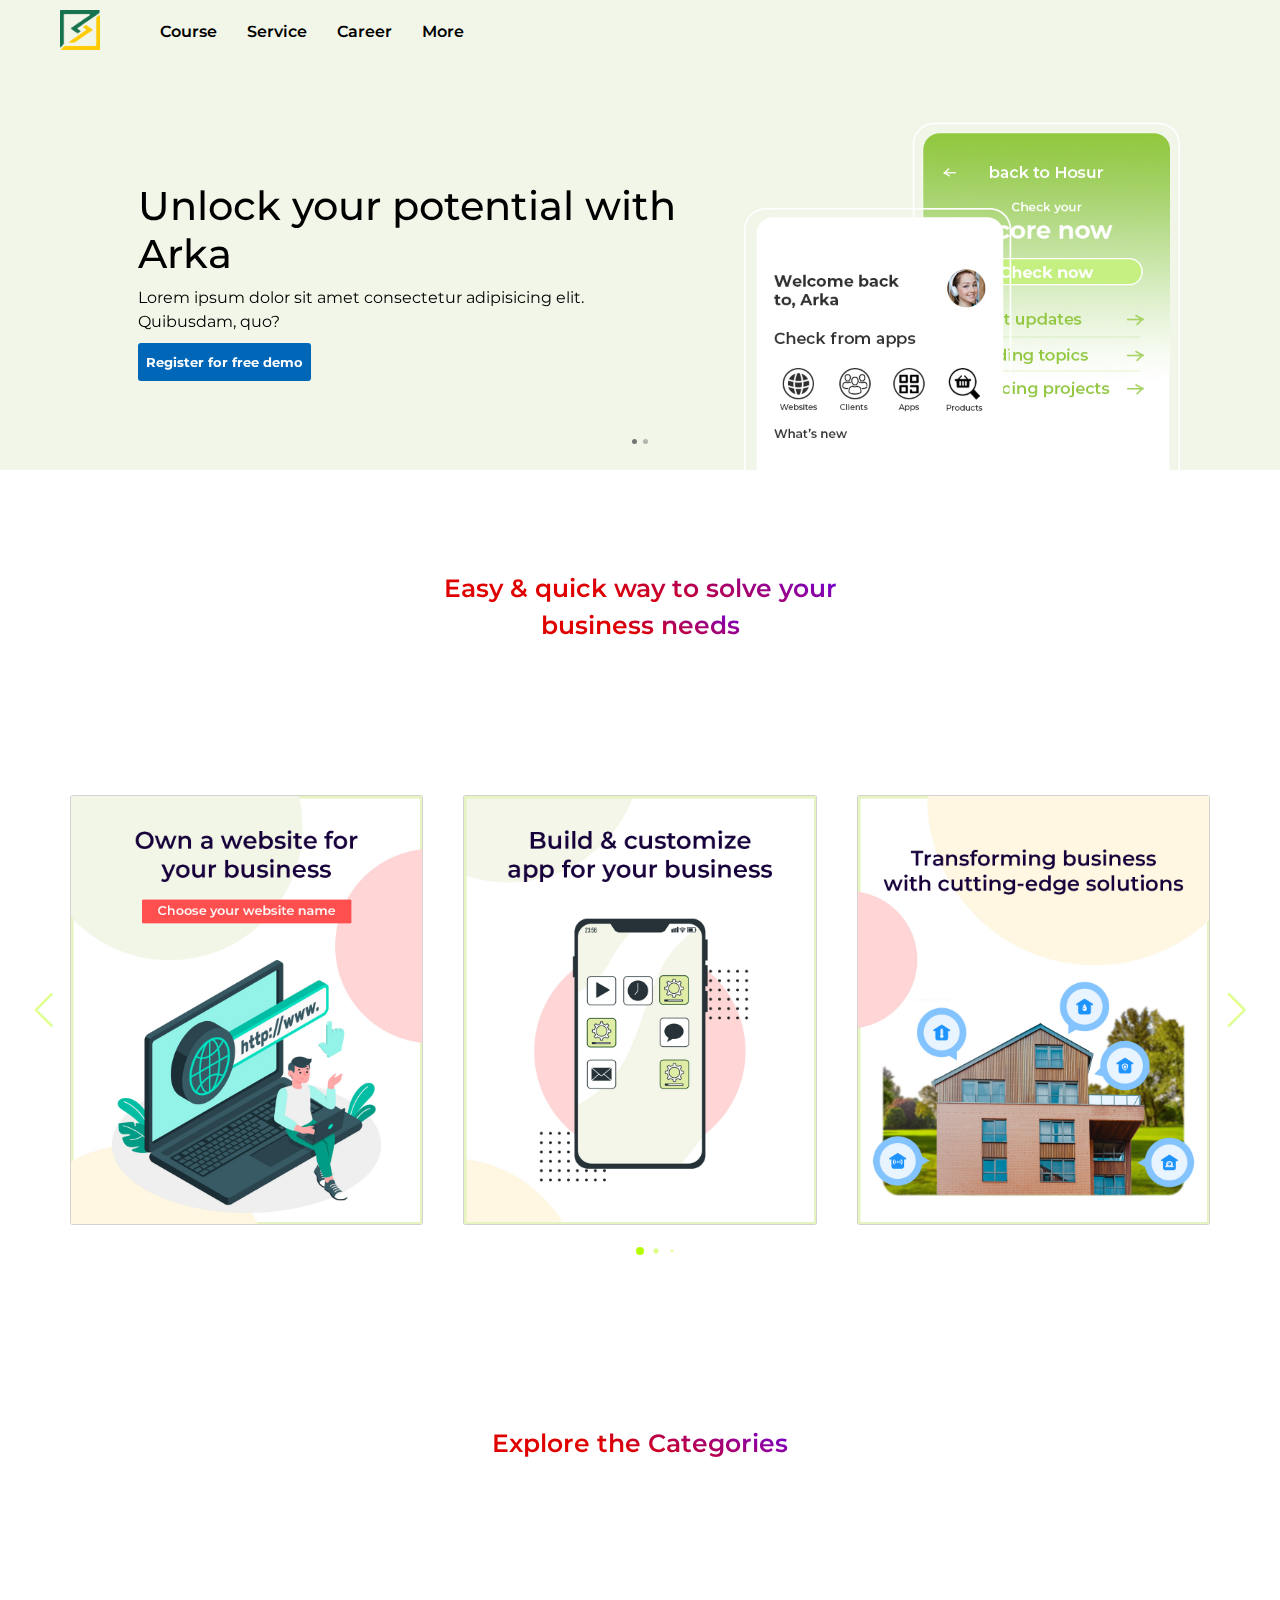
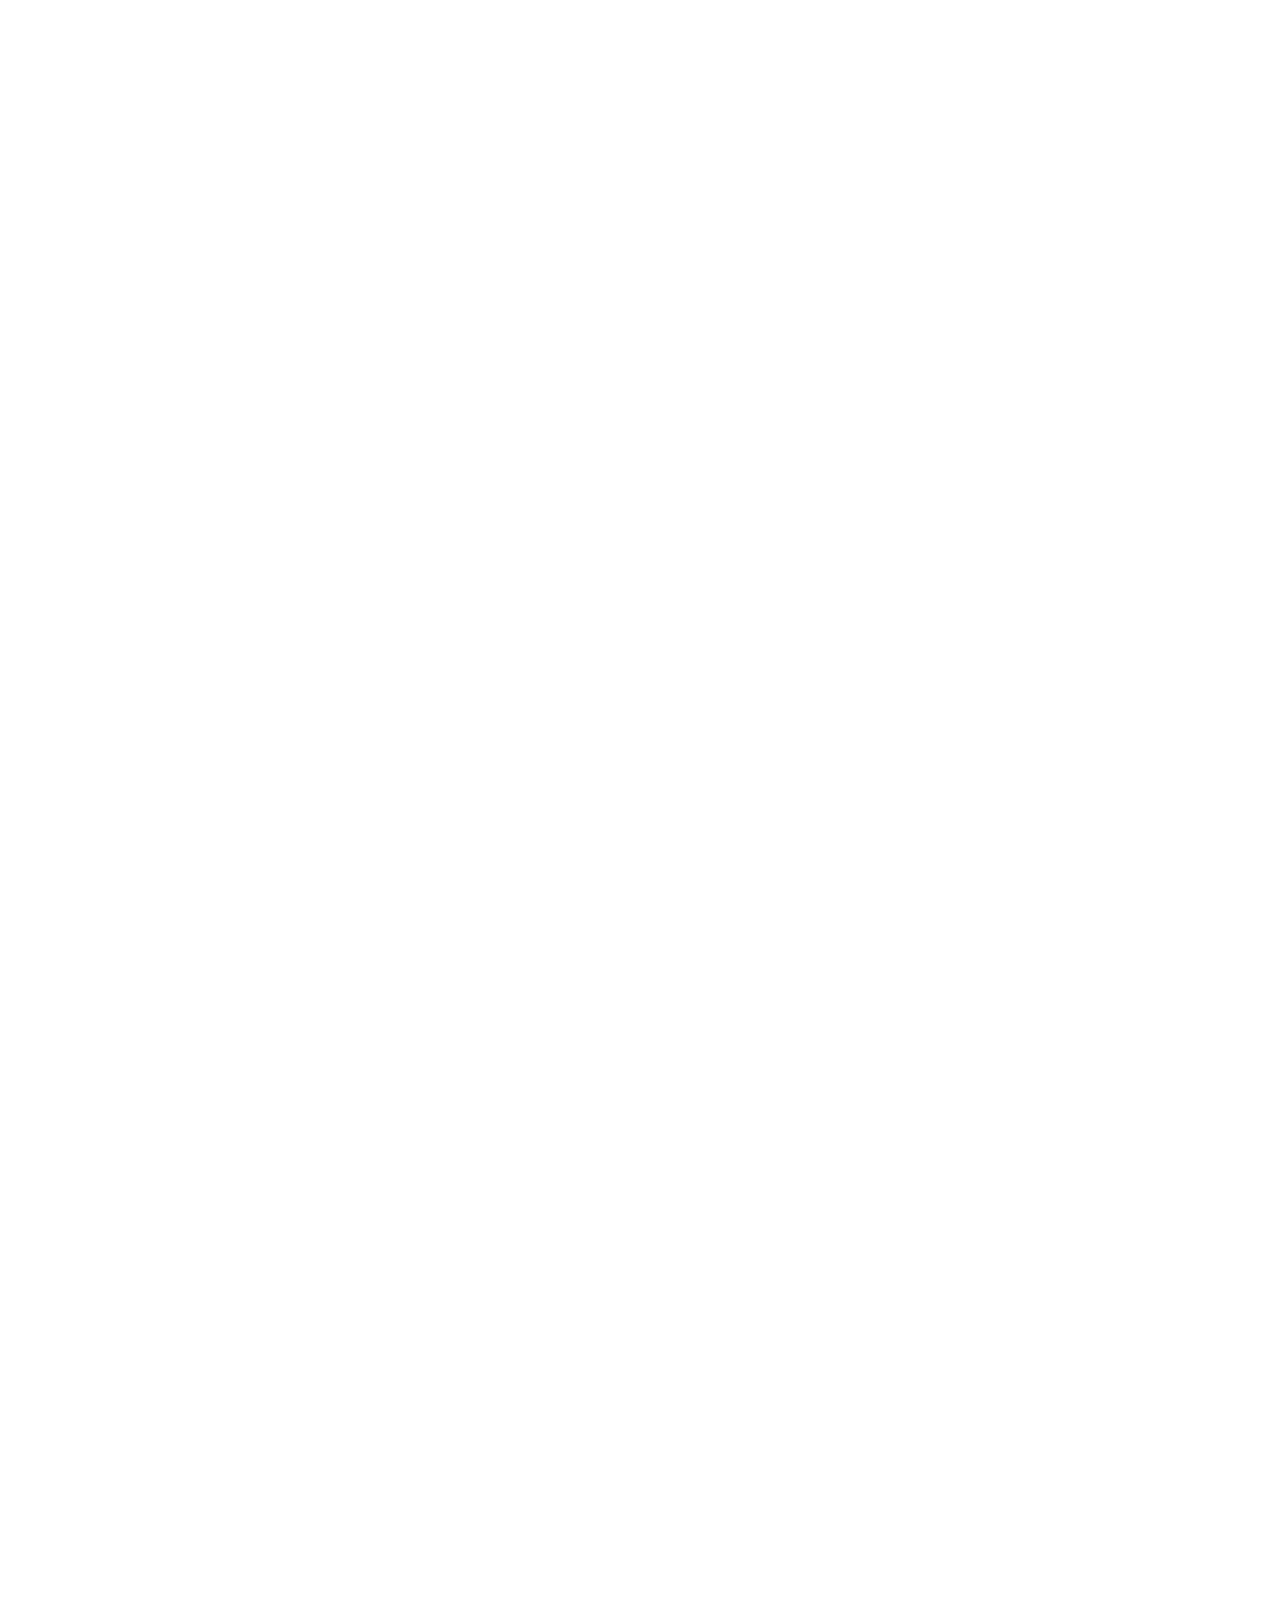
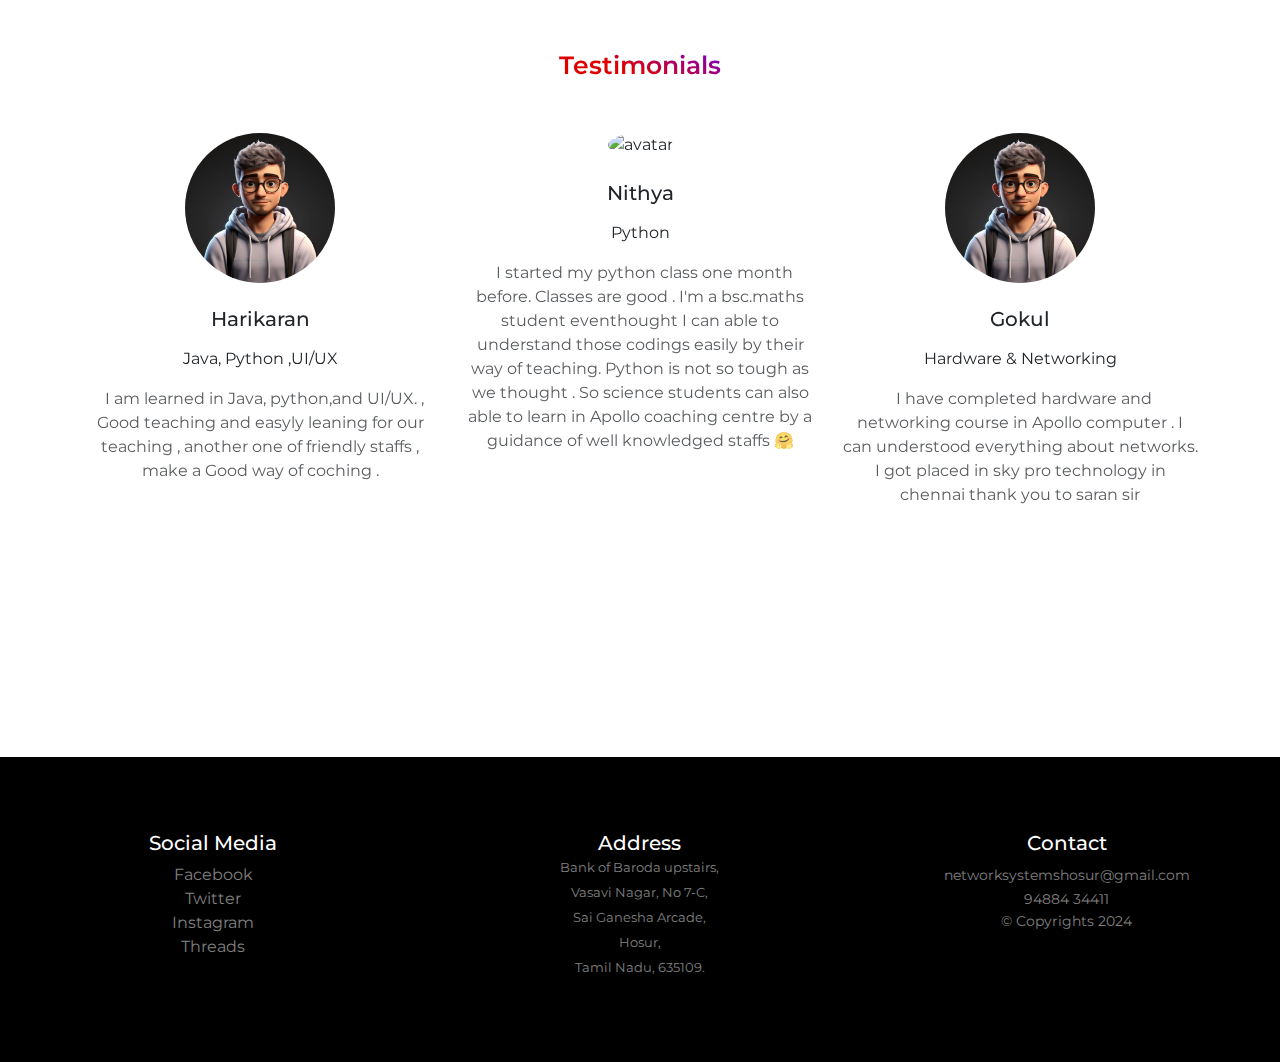
==== index.html @ 23721d9f "Update index.html" ====
<!DOCTYPE html>
<!-- Coding by CodingLab | www.codinglabweb.com -->
<html lang="en">

<head>
    <meta charset="UTF-8">
    <meta http-equiv="X-UA-Compatible" content="IE=edge">
    <meta name="viewport" content="width=device-width, initial-scale=1.0">
    <title>Arka</title>



    <link href="https://cdn.jsdelivr.net/npm/bootstrap@5.3.3/dist/css/bootstrap.min.css" rel="stylesheet">
    <script src="https://cdn.jsdelivr.net/npm/bootstrap@5.3.3/dist/js/bootstrap.bundle.min.js"></script>

    <!-- Google Font  -->
    <link rel="preconnect" href="https://fonts.googleapis.com">
    <link rel="preconnect" href="https://fonts.gstatic.com" crossorigin>
    <link href="https://fonts.googleapis.com/css2?family=Montserrat:ital,wght@0,100..900;1,100..900&display=swap"
        rel="stylesheet">


    <!--  Font Awesome  -->
    <script src="https://kit.fontawesome.com/8b7cdef8f0.js" crossorigin="anonymous"></script>

    <!-- _____ Slick Slider _____ -->
    <link rel="stylesheet" href="https://cdn.jsdelivr.net/jquery.slick/1.6.0/slick.css">

    <!-- Swiper CSS -->
    <link rel="stylesheet" href="css/swiper-bundle.min.css">

    <!-- CSS -->
    <link rel="stylesheet" href="css/style.css">

    <link rel="icon" href="img/Arka Logo.png">

    <!-- _____ AOS _____ -->
    <link href="https://unpkg.com/aos@2.3.1/dist/aos.css" rel="stylesheet">

</head>

<body>
    <!-- Navbar -->
    <div class="nav container-fluid d-flex ">
        <button class="btn d-md-none mx-3" style="margin-top: -5px ;" type="button" data-bs-toggle="offcanvas"
            data-bs-target="#demo">
            <i class="fa-solid fa-bars" style="color: #000000;"></i>
        </button>
        <div class="logo">
            <a class="navbar_logo" href="javascript:void(0)"><img src="img/Arka Logo.png" alt=""></a>
        </div>

        <div class="d-flex content me-auto">
            <div class="nav_link">
                <a href="">Course</a>
            </div>

            <div class="nav_link">
                <a href="">Service</a>
            </div>

            <div class="nav_link">
                <a href="">Career</a>
            </div>

            <div class="nav_link dropdown">
                <a class="nav_link dropbtn">More <i class="fa-solid fa-angle-down"></i></a>
                <div class="dropdown-content">
                    <a href="#">Link 1</a>
                    <a href="#">Link 2</a>
                    <a href="#">Link 3</a>
                </div>

            </div>
        </div>

        <div class="d-flex mx-3">
            <a href="tel:+9488434411" style="margin-right: 30px;"><i class="fa-solid fa-phone" style="color: rgb(0, 0, 0);"></i></a>

            <a href="https://www.google.com/maps/place/Arka+Networkz+System/@12.7360388,77.8222739,17z/data=!3m1!4b1!4m6!3m5!1s0x3bae7185e99a9cb5:0x3520348054405036!8m2!3d12.7360336!4d77.8248488!16s%2Fg%2F11t1ds8dv0?authuser=0&entry=ttu" target="_blank"> <i class="fa-solid fa-location-dot" style="color: rgb(0, 0, 0);"></i></a>
        </div>

    </div>

    <!-- Offcanva -->
    <div>
        <div class="offcanvas offcanvas-start offcanvas-lg" id="demo">
            <div class="offcanvas-header">
                <h1 class="offcanvas-title mx-auto"><img src="img/Arka Logo.png" alt=""></h1>
                <button type="button" class="btn-close" data-bs-dismiss="offcanvas"></button>
            </div>
            <div class="offcanvas-body">
                <p>Course</p>
                <p>Service</p>
                <p>Career</p>
                <div class="nav_link dropdown">
                    <a class="nav_link dropbtn">More <i class="fa-solid fa-angle-down"></i></a>
                    <div class="dropdown-content">
                        <a href="#">Link 1</a>
                        <a href="#">Link 2</a>
                        <a href="#">Link 3</a>
                    </div>

                </div>
            </div>
        </div>
    </div>

    <div id="carouselExampleCaptions1" class="carousel slide" data-bs-ride="carousel" data-bs-interval="5000">
        <div class="carousel-indicators">
            <button type="button" data-bs-target="#carouselExampleCaptions1" data-bs-slide-to="0" class="active"
                aria-current="true" aria-label="Slide 1"></button>
            <button type="button" data-bs-target="#carouselExampleCaptions1" data-bs-slide-to="1"
                aria-label="Slide 2"></button>
        </div>
        <div class="carousel-inner">
            <div class="carousel-item active">
                <img id="carousel_img_1" src="img/Arka Drops copy.jpg" width="600" class="" alt="managed">

                <div class="carousel_overlay">
                    <h1>Unlock your potential with <br>Arka</h1>
                    <p>Lorem ipsum dolor sit amet consectetur adipisicing elit.<br> Quibusdam, quo?</p>
                    <form action="/submit" method="post">
                        <a class="navbar-brand1"
                            href="file:///C:/Users/dines/OneDrive/Desktop/Registor_form/Registor_form/index.html">Register
                            for free demo</a>
                    </form>
                </div>

                <div class="carousel_overlay_2 mx-auto">
                    <h2>Unlock your potential with Arka</h2>
                    <p>Lorem ipsum dolor sit amet consectetur adipisicing elit. Quibusdam, quo?</p>
                    <form action="/submit" method="post">
                        <a class="navbar-brand1"
                            href="file:///C:/Users/dines/OneDrive/Desktop/Registor_form/Registor_form/index.html">Register
                            for free demo</a>
                    </form>
                </div>
            </div>
            <div class="carousel-item">
                <img id="carousel_img_2" src="img\Arka Drops copy 2.jpg" class="" alt="av">

                <div class="sec_carousel_overlay">
                    <h1>Unlock your potential with <br>Arka</h1>
                    <p>Lorem ipsum dolor sit amet consectetur adipisicing elit.<br> Quibusdam, quo?</p>
                    <form action="/submit" method="post">
                        <a class="navbar-brand1"
                            href="file:///C:/Users/dines/OneDrive/Desktop/Registor_form/Registor_form/index.html">Register
                            for free demo</a>
                    </form>
                </div>

                <div class="carousel_overlay_2 mx-auto">
                    <h2>Unlock your potential with Arka</h2>
                    <p>Lorem ipsum dolor sit amet consectetur adipisicing elit. Quibusdam, quo?</p>
                    <form action="/submit" method="post">
                        <a class="navbar-brand1" href="">Register
                            for free demo</a>
                    </form>
                </div>
            </div>
        </div>

    </div>


    <div id="card_content_slider" class="mt-5">
        <div class="text-center" style="margin: 100px 0px 50px;">
            <span class="grd">Easy & quick way to solve your</span><br>
            <span class="grd">business needs</span>
        </div>

        <!-- Larg screen Slider  -->
        <div class="body">
            <div class="slide-container swiper">
                <div class="slide-content">
                    <div class="card-wrapper swiper-wrapper">
                        <a href="#slide_card_1" class="card swiper-slide">
                            <img src="img/Card1.jpg" alt="">
                        </a>

                        <a href="#slide_card_2" class="card swiper-slide">

                            <img src="img/Card2.jpg" alt="">

                        </a>

                        <a href="#slide_card_3" class="card swiper-slide">

                            <img src="img/Card3.jpg" alt="">

                        </a>

                        <a href="#slide_card_4" class="card swiper-slide">

                            <img src="img/Card4.jpg" alt="">

                        </a>
                    </div>
                </div>

                <div class="swiper-button-next swiper-navBtn"></div>
                <div class="swiper-button-prev swiper-navBtn"></div>
                <div class="swiper-pagination"></div>
            </div>
        </div>

        <!-- Mobile screen slider  -->
        <div class="slider">
            <div class="mx-3">
                <div class="card border-0 rounded-0">
                    <a href="#slide_card_1">
                        <img src="img/Card1.jpg" alt="">
                    </a>
                </div>
            </div>

            <div class="mx-3">
                <div class="card border-0 rounded-0">
                    <a href="#slide_card_2">
                        <img src="img/Card2.jpg" alt="">
                    </a>
                </div>
            </div>

            <div class="mx-3">
                <div class="card border-0 rounded-0">
                    <a href="#slide_card_3">
                        <img src="img/Card3.jpg" alt="">
                    </a>
                </div>
            </div>

            <div class="mx-3">
                <div class="card border-0 rounded-0">
                    <a href="#slide_card_4">
                        <img src="img/Card4.jpg" alt="">
                    </a>
                </div>
            </div>
        </div>

    </div>

    <div class="text-center" style="margin: 100px 0px 50px;">
        <span class="category_txt">Explore the Categories</span>
    </div>
    <!-- Card Slider Content -->
    <div class="slide_card_content" style="overflow: hidden;">


        <div data-aos="fade-left" data-aos-once="true" id="slide_card_1">

            <div class="slide_card_details row">
                <div class="slide_card_1_img col-lg-4">
                    <img data-aos="fade-right" data-aos-once="true" data-aos-delay="200" data-aos-duration="1000"
                        src="img/cr_web_pic.jpg" class="img-fluid" alt="">
                </div>

                <div class="slide_card_1_img_content col-lg-8" style="padding-top: 70px;">
                    <h1>Launch Your Business Website Today</h1>
                    <div style="padding-top: 30px;">
                        <p>Establish a strong online presence with our professional website development services. We
                            create stunning, responsive
                            websites that reflect your brand and engage your audience. Our team combines creative design
                            with technical
                            expertise to build websites that are not only visually appealing but also user-friendly and
                            optimized for performance.
                            Whether you need a simple informational site or a complex e-commerce platform, we tailor our
                            services to meet your
                            specific requirements. Let us help you make a lasting impression online and drive your
                            business success with a website
                            that stands out from the competition.</p>
                    </div>
                </div>
            </div>
        </div>

        <div data-aos="fade-right" data-aos-once="true" id="slide_card_2">
            <div class="slide_card_details row">

                <div class="slide_card_2_img_content col-lg-8" style="padding: 30px;">
                    <h1>Create Your Custom Business App</h1>
                    <div style="padding-top: 20px;">
                        <p>Unlock the potential of your business with our bespoke app development services. We
                            specialize in creating tailored
                            applications that cater to your unique business needs. From intuitive interfaces to robust
                            backend systems, our team
                            of experts ensures that every app we build is designed to enhance productivity and user
                            experience. Whether you're
                            looking to streamline operations, engage customers, or drive sales, our custom app solutions
                            provide the flexibility and
                            scalability to support your growth. Partner with us to transform your vision into a reality
                            and gain a competitive edge
                            in the digital marketplace.</p>
                    </div>
                </div>

                <div class="slide_card_1_img col-lg-4">
                    <img data-aos="fade-left" data-aos-once="true" data-aos-delay="200" data-aos-duration="1000"
                        src="img/app_img_cont.jpeg" class="img-fluid" alt="">
                </div>
            </div>
        </div>

        <div data-aos="fade-left" data-aos-once="true" id="slide_card_3">

            <div class="slide_card_details row">
                <div class="slide_card_1_img col-lg-4" style="padding-top:20px ;">
                    <img data-aos="fade-right" data-aos-once="true" data-aos-delay="200" data-aos-duration="1000"
                        src="img/cutting-edge.webp" height="300px" class="img-fluid" alt="">
                </div>

                <div class="slide_card_1_img_content col-lg-8" style="padding-top: 30px;">
                    <h1>Revolutionize Your Business with Cutting-Edge Solutions</h1>
                    <div style="padding-top: 20px;">
                        <p>Stay ahead of the curve with our cutting-edge solutions designed to revolutionize your
                            business operations. Our
                            innovative services focus on integrating the latest technologies to optimize processes,
                            improve efficiency, and drive
                            growth. From AI-powered analytics to advanced automation, we provide comprehensive solutions
                            that address your
                            specific challenges and opportunities. Our team works closely with you to understand your
                            goals and deliver
                            customized strategies that propel your business forward. Experience the future of business
                            transformation with our
                            state-of-the-art solutions.</p>
                    </div>
                </div>
            </div>
        </div>

        <div data-aos="fade-right" data-aos-once="true" id="slide_card_4">
            <div class="slide_card_details row">

                <div class="slide_card_2_img_content col-lg-8" style="padding: 30px;">
                    <h1>Reliable IT Infrastructure Solutions for Your Business</h1>
                    <div style="padding-top: 20px;">
                        <p>Ensure the stability and security of your business with our reliable IT infrastructure
                            solutions. We offer a full range of
                            services, from network design and implementation to ongoing maintenance and support. Our
                            experienced team works
                            diligently to create a robust IT environment that supports your business needs and growth
                            plans. With a focus on
                            reliability, scalability, and security, our solutions help you avoid downtime, protect your
                            data, and enhance overall
                            operational efficiency. Trust us to build and manage an IT infrastructure that keeps your
                            business running smoothly
                            and securely.</p>
                    </div>
                </div>

                <div class="slide_card_1_img col-lg-4">
                    <img data-aos="fade-left" data-aos-once="true" data-aos-delay="200" data-aos-duration="1000"
                        src="img/IT-Infrastructure.png" class="img-fluid" alt="">
                </div>
            </div>
        </div>





    </div>

    <!--    Testimonials      -->

    <div class="testimonial" style=" height: 510px;">
        <div class="container">

            <div class="text-center mt-5">
                <span class="testimonial_txt">Testimonials</span>
            </div>

            <!-- Carousel -->
            <div id="demo_l" class="carousel slide mt-5" data-bs-ride="carousel">

                <!-- Indicators/dots -->
                <!-- <div class="carousel-indicators">
                    <button type="button" data-bs-target="#demo2" data-bs-slide-to="0" class="active"></button>
                    <button type="button" data-bs-target="#demo2" data-bs-slide-to="1"></button>
                </div> -->

                <!-- The slideshow/carousel -->
                <div class="carousel-inner">
                    <div class="carousel-item active">
                        <div class="row">
                            <div class="col-lg-4 text-center">
                                <img class="rounded-circle shadow-1-strong mb-4"
                                    src="img/male_pic.jpeg" alt="avatar"
                                    style="width: 150px;" />
                                <h5 class="mb-3">Harikaran</h5>
                                <p>Java, Python ,UI/UX</p>
                                <p class="text-muted">
                                    <i class="fas fa-quote-left pe-2"></i>
                                    I am learned in Java, python,and UI/UX. , Good teaching and easyly leaning for our
                                    teaching ,
                                    another one of friendly staffs , make a Good way of coching .
                                </p>
                                <ul class="list-unstyled d-flex justify-content-center text-warning mb-0">
                                    <li><i class="fas fa-star fa-sm"></i></li>
                                    <li><i class="fas fa-star fa-sm"></i></li>
                                    <li><i class="fas fa-star fa-sm"></i></li>
                                    <li><i class="fas fa-star fa-sm"></i></li>
                                    <li><i class="fas fa-star fa-sm"></i></li>
                                </ul>
                            </div>

                            <div class="col-lg-4 text-center">
                                <img class="rounded-circle shadow-1-strong mb-4"
                                    src="https://mdbcdn.b-cdn.net/img/Photos/Avatars/img%20(1).webp" alt="avatar"
                                    style="width: 150px;" />
                                <h5 class="mb-3">Nithya</h5>
                                <p>Python</p>
                                <p class="text-muted">
                                    <i class="fas fa-quote-left pe-2"></i>
                                    I started my python class one month before. Classes are good . I'm a bsc.maths
                                    student
                                    eventhought I can able to understand those codings easily by their way of teaching.
                                    Python is not so tough as we thought . So science students can also able to learn in
                                    Apollo coaching centre by a guidance of well knowledged staffs 🤗
                                </p>
                                <ul class="list-unstyled d-flex justify-content-center text-warning mb-0">
                                    <li><i class="fas fa-star fa-sm"></i></li>
                                    <li><i class="fas fa-star fa-sm"></i></li>
                                    <li><i class="fas fa-star fa-sm"></i></li>
                                    <li><i class="fas fa-star fa-sm"></i></li>
                                    <li><i class="fas fa-star fa-sm"></i></li>
                                </ul>
                            </div>

                            <div class="col-lg-4 text-center">
                                <img class="rounded-circle shadow-1-strong mb-4"
                                    src="img/male_pic.jpeg" alt="avatar"
                                    style="width: 150px;" />
                                <h5 class="mb-3">Gokul</h5>
                                <p>Hardware & Networking</p>
                                <p class="text-muted">
                                    <i class="fas fa-quote-left pe-2"></i>
                                    I have completed hardware and networking course in Apollo computer . I can
                                    understood everything
                                    about networks. I got placed in sky pro technology in chennai thank you to saran sir
                                </p>
                                <ul class="list-unstyled d-flex justify-content-center text-warning mb-0">
                                    <li><i class="fas fa-star fa-sm"></i></li>
                                    <li><i class="fas fa-star fa-sm"></i></li>
                                    <li><i class="fas fa-star fa-sm"></i></li>
                                    <li><i class="fas fa-star fa-sm"></i></li>
                                    <li><i class="fas fa-star fa-sm"></i></li>
                                </ul>
                            </div>
                        </div>
                    </div>

                    <div class="carousel-item">
                        <div class="row">
                            <div class="col-lg-4 text-center">
                                <img class="rounded-circle shadow-1-strong mb-4"
                                    src="img/male_pic.jpeg" alt="avatar"
                                    style="width: 150px;" />
                                <h5 class="mb-3">Harshan</h5>
                                <p>Python</p>
                                <p class="text-muted">
                                    <i class="fas fa-quote-left pe-2"></i>
                                    This is great flatform for beginners to learn programming language.....etc ,I ever
                                    seen this like center,,,,and apollo management you doing good and rock it ,,the
                                    apollo staff are very kind to mee,how time I asked doubt they never bored to
                                    tell. I like. I wish everybody to join apollo and they gave bright future to
                                    u guyss.❤️💖
                                </p>
                                <ul class="list-unstyled d-flex justify-content-center text-warning mb-0">
                                    <li><i class="fas fa-star fa-sm"></i></li>
                                    <li><i class="fas fa-star fa-sm"></i></li>
                                    <li><i class="fas fa-star fa-sm"></i></li>
                                    <li><i class="fas fa-star fa-sm"></i></li>
                                    <li><i class="fas fa-star fa-sm"></i></li>
                                </ul>
                            </div>

                            <div class="col-lg-4 text-center">
                                <img class="rounded-circle shadow-1-strong mb-4"
                                    src="https://mdbcdn.b-cdn.net/img/Photos/Avatars/img%20(1).webp" alt="avatar"
                                    style="width: 150px;" />
                                <h5 class="mb-3">Anjana</h5>
                                <p>Python</p>
                                <p class="text-muted">
                                    <i class="fas fa-quote-left pe-2"></i>
                                    Excellent training institute in Dharmapuri, I've Joined Advance Python & SQL.
                                    Excellent Tutoring. I Highly Recommend to join here
                                    Quality Matters & here you'll get for sure 🤩
                                </p>
                                <ul class="list-unstyled d-flex justify-content-center text-warning mb-0">
                                    <li><i class="fas fa-star fa-sm"></i></li>
                                    <li><i class="fas fa-star fa-sm"></i></li>
                                    <li><i class="fas fa-star fa-sm"></i></li>
                                    <li><i class="fas fa-star fa-sm"></i></li>
                                    <li><i class="fas fa-star fa-sm"></i></li>
                                </ul>
                            </div>

                            <div class="col-lg-4 text-center">
                                <img class="rounded-circle shadow-1-strong mb-4"
                                    src="img/male_pic.jpeg" alt="avatar"
                                    style="width: 150px;" />
                                <h5 class="mb-3">Sabari</h5>
                                <p>Python Fullstack</p>
                                <p class="text-muted">
                                    <i class="fas fa-quote-left pe-2"></i>
                                    I started my python full stock course before 2 weeks it's going good teaching method
                                    is very good to understand and it's very useful for me.

                                </p>
                                <ul class="list-unstyled d-flex justify-content-center text-warning mb-0">
                                    <li><i class="fas fa-star fa-sm"></i></li>
                                    <li><i class="fas fa-star fa-sm"></i></li>
                                    <li><i class="fas fa-star fa-sm"></i></li>
                                    <li><i class="fas fa-star fa-sm"></i></li>
                                    <li><i class="fas fa-star fa-sm"></i></li>
                                </ul>
                            </div>
                        </div>
                    </div>


                </div>

                <!-- Left and right controls/icons -->
                <button class="carousel-control-prev" type="button" data-bs-target="#demo_l" data-bs-slide="prev">
                    <span style="color: #000000; font-size: 30px; position: relative; right: 80px;"><i
                            class="fa-solid fa-less-than"></i></span>
                </button>
                <button class="carousel-control-next" type="button" data-bs-target="#demo_l" data-bs-slide="next">
                    <span style="color: #000000; font-size: 30px; position: relative; left: 80px;"><i
                            class="fa-solid fa-greater-than"></i></span>
                </button>
            </div>

            <!-- testimoniyal mobile view -->
            <div id="demo_m" class="carousel slide mt-5" data-bs-ride="carousel">

                <!-- Indicators/dots -->
                <!-- <div class="carousel-indicators">
                    <button type="button" data-bs-target="#demo2" data-bs-slide-to="0" class="active"></button>
                    <button type="button" data-bs-target="#demo2" data-bs-slide-to="1"></button>
                </div> -->

                <!-- The slideshow/carousel -->
                <div class="carousel-inner">
                    <div class="carousel-item active text-center">

                        <div class="text-center">
                            <img class="rounded-circle shadow-1-strong mb-4"
                                src="img/male_pic.jpeg" alt="avatar"
                                style="width: 150px;" />
                            <h5 class="mb-3">Harikaran</h5>
                            <p>Java, Python ,UI/UX</p>
                            <p class="text-muted">
                                <i class="fas fa-quote-left pe-2"></i>
                                I am learned in Java, python,and UI/UX. , Good teaching and easyly leaning for our
                                teaching ,
                                another one of friendly staffs , make a Good way of coching .
                            </p>
                            <ul class="list-unstyled d-flex justify-content-center text-warning mb-0">
                                <li><i class="fas fa-star fa-sm"></i></li>
                                <li><i class="fas fa-star fa-sm"></i></li>
                                <li><i class="fas fa-star fa-sm"></i></li>
                                <li><i class="fas fa-star fa-sm"></i></li>
                                <li><i class="fas fa-star fa-sm"></i></li>
                            </ul>
                        </div>

                    </div>

                    <div class="carousel-item text-center">
                        <div class="text-center">
                            <img class="rounded-circle shadow-1-strong mb-4"
                                src="img/male_pic.jpeg" alt="avatar"
                                style="width: 150px;" />
                            <h5 class="mb-3">Gokul</h5>
                            <p>Hardware & Networking</p>
                            <p class="text-muted">
                                <i class="fas fa-quote-left pe-2"></i>
                                I have completed hardware and networking course in Apollo computer . I can understood
                                everything
                                about networks. I got placed in sky pro technology in chennai thank you to saran sir
                            </p>
                            <ul class="list-unstyled d-flex justify-content-center text-warning mb-0">
                                <li><i class="fas fa-star fa-sm"></i></li>
                                <li><i class="fas fa-star fa-sm"></i></li>
                                <li><i class="fas fa-star fa-sm"></i></li>
                                <li><i class="fas fa-star fa-sm"></i></li>
                                <li><i class="fas fa-star fa-sm"></i></li>
                            </ul>
                        </div>
                    </div>

                    <div class="carousel-item">
                        <div class="text-center">
                            <img class="rounded-circle shadow-1-strong mb-4"
                                src="https://mdbcdn.b-cdn.net/img/Photos/Avatars/img%20(1).webp" alt="avatar"
                                style="width: 150px;" />
                            <h5 class="mb-3">Nithya</h5>
                            <p>Python</p>
                            <p class="text-muted">
                                <i class="fas fa-quote-left pe-2"></i>
                                I started my python class one month before. Classes are good . I'm a bsc.maths student
                                eventhought I can able to understand those codings easily by their way of teaching.
                                Python is not so tough as we thought . So science students can also able to learn in
                                Apollo coaching centre by a guidance of well knowledged staffs 🤗
                            </p>
                            <ul class="list-unstyled d-flex justify-content-center text-warning mb-0">
                                <li><i class="fas fa-star fa-sm"></i></li>
                                <li><i class="fas fa-star fa-sm"></i></li>
                                <li><i class="fas fa-star fa-sm"></i></li>
                                <li><i class="fas fa-star fa-sm"></i></li>
                                <li><i class="fas fa-star fa-sm"></i></li>
                            </ul>
                        </div>
                    </div>

                    <div class="carousel-item">
                        <div class="text-center">
                            <img class="rounded-circle shadow-1-strong mb-4"
                                src="img/male_pic.jpeg" alt="avatar"
                                style="width: 150px;" />
                            <h5 class="mb-3">Harshan</h5>
                            <p>Python</p>
                            <p class="text-muted">
                                <i class="fas fa-quote-left pe-2"></i>
                                This is great flatform for beginners to learn programming language.....etc ,I ever
                                seen this like center,,,,and apollo management you doing good and rock it ,,the
                                apollo staff are very kind to mee,how time I asked doubt they never bored to
                                tell. I like. I wish everybody to join apollo and they gave bright future to
                                u guyss.❤️💖
                            </p>
                            <ul class="list-unstyled d-flex justify-content-center text-warning mb-0">
                                <li><i class="fas fa-star fa-sm"></i></li>
                                <li><i class="fas fa-star fa-sm"></i></li>
                                <li><i class="fas fa-star fa-sm"></i></li>
                                <li><i class="fas fa-star fa-sm"></i></li>
                                <li><i class="fas fa-star fa-sm"></i></li>
                            </ul>
                        </div>

                        
                    </div>

                    <div class="carousel-item">
                        <div class="text-center">
                            <img class="rounded-circle shadow-1-strong mb-4"
                                src="https://mdbcdn.b-cdn.net/img/Photos/Avatars/img%20(1).webp" alt="avatar"
                                style="width: 150px;" />
                            <h5 class="mb-3">Anjana</h5>
                            <p>Python</p>
                            <p class="text-muted">
                                <i class="fas fa-quote-left pe-2"></i>
                                Excellent training institute in Dharmapuri, I've Joined Advance Python & SQL.
                                Excellent Tutoring. I Highly Recommend to join here
                                Quality Matters & here you'll get for sure 🤩
                            </p>
                            <ul class="list-unstyled d-flex justify-content-center text-warning mb-0">
                                <li><i class="fas fa-star fa-sm"></i></li>
                                <li><i class="fas fa-star fa-sm"></i></li>
                                <li><i class="fas fa-star fa-sm"></i></li>
                                <li><i class="fas fa-star fa-sm"></i></li>
                                <li><i class="fas fa-star fa-sm"></i></li>
                            </ul>
                        </div>
                    </div>

                    <div class="carousel-item">
                        <div class="col-lg-4 text-center">
                            <img class="rounded-circle shadow-1-strong mb-4"
                                src="img/male_pic.jpeg" alt="avatar"
                                style="width: 150px;" />
                            <h5 class="mb-3">Sabari</h5>
                            <p>Python Fullstack</p>
                            <p class="text-muted">
                                <i class="fas fa-quote-left pe-2"></i>
                                I started my python full stock course before 2 weeks it's going good teaching method
                                is very good to understand and it's very useful for me.

                            </p>
                            <ul class="list-unstyled d-flex justify-content-center text-warning mb-0">
                                <li><i class="fas fa-star fa-sm"></i></li>
                                <li><i class="fas fa-star fa-sm"></i></li>
                                <li><i class="fas fa-star fa-sm"></i></li>
                                <li><i class="fas fa-star fa-sm"></i></li>
                                <li><i class="fas fa-star fa-sm"></i></li>
                            </ul>
                        </div>
                    </div>

                    


                </div>

                <!-- Left and right controls/icons -->
                <button class="carousel-control-prev" type="button" data-bs-target="#demo_m" data-bs-slide="prev">
                    <span style="color: #000000; font-size: 30px; position: relative; right: 20px;"><i
                            class="fa-solid fa-less-than"></i></span>
                </button>
                <button class="carousel-control-next" type="button" data-bs-target="#demo_m" data-bs-slide="next">
                    <span style="color: #000000; font-size: 30px; position: relative; left: 20px;"><i
                            class="fa-solid fa-greater-than"></i></span>
                </button>
            </div>



        </div>
    </div>

    <div>

        <a href="#card_content_slider" class="cp_button"><i class="fa-solid fa-arrow-up fa-bounce"></i></a>
    </div>

    <!--  Footter  -->
    <div class="container-fluid">
        <div id="footer" class="bg-black text-white row text-center">

            <div id="social_media" class="col-lg-4 col-12 mt-4 mb-4">
                <h5>Social Media</h5>
                <a href=""><i class="fa-brands fa-facebook"></i> Facebook</a><br>
                <a href=""><i class="fa-brands fa-x-twitter"></i> Twitter</a><br>
                <a href=""><i class="fa-brands fa-instagram"></i> Instagram</a><br>
                <a href=""><i class="fa-brands fa-threads"></i> Threads</a><br>
            </div>


            <div class="col-lg-4 col-12 mt-4 mb-4">
                <h5>Address</h5>
                <div style="color: gray; line-height: 9px; font-size: 13px;">
                    <p>Bank of Baroda upstairs,</p>
                    <p>Vasavi Nagar, No 7-C,</p>
                    <p>Sai Ganesha Arcade,</p>
                    <p>Hosur,</p>
                    <p>Tamil Nadu, 635109.</p>

                </div>

            </div>

            <div class="col-lg-4 col-12 mt-4 mb-4">
                <h5>Contact</h5>
                <a style="color: gray; font-size: 14px;"><i class="fa-solid fa-envelope"></i>
                    networksystemshosur@gmail.com</a> <br>
                <a style="color: gray; font-size: 14px;"><i class="fa-solid fa-phone"></i>94884 34411</a>
                <p style="color: gray; font-size: 14px;">&copy Copyrights 2024</p>
            </div>


        </div>
    </div>


</body>

<!--  Carousel js  -->
<script>

    function updateImageSource() {
        const imgElement_1 = document.getElementById('carousel_img_1');
        const imgElement_2 = document.getElementById('carousel_img_2');
        const viewportWidth = window.innerWidth;

        if (viewportWidth <= 1200) {
            imgElement_1.src = 'img/Arka Drops copy_mob.jpg';
            imgElement_2.src = 'img/Arka Drops copy 2_mob.jpg';
        } else {
            imgElement_1.src = 'img/Arka Drops copy.jpg';
            imgElement_2.src = 'img/Arka Drops copy 2.jpg';
        }
    }

    // Update the image source when the window is resized
    window.addEventListener('resize', updateImageSource);

    // Top Auto scroll  Button
    let s_btn = document.querySelector('.cp_button')

    window.addEventListener('scroll', function () {
        var scroll_value = window.scrollY;

        console.log(scroll_value)

        if (scroll_value >= 1100) {
            s_btn.style.display = 'block'
        }
        else if (scroll_value <= 1000) {
            s_btn.style.display = 'none'
        }
    })
</script>

<!-- Swiper JS -->
<script src="js/swiper-bundle.min.js"></script>


<!-- JavaScript -->
<script src="js/script.js"></script>

<!--  Mobile Slider  -->
<script src="https://code.jquery.com/jquery-3.4.1.min.js"></script>
<script src="https://cdn.jsdelivr.net/jquery.slick/1.6.0/slick.min.js"></script>
<script>

    $('.slider').slick({
        centerMode: true,
        dots: true,
        autoplay: true,
        centerPadding: '60px',
        slidesToShow: 3,
        responsive: [{
            breakpoint: 768,
            settings: {
                arrows: false,
                centerMode: true,
                centerPadding: '40px',
                Infinity: true,
                slidesToShow: 1
            },
        }]
    });

</script>

<!--  AOS  -->
<script src="https://unpkg.com/aos@2.3.1/dist/aos.js"></script>
<script>
    AOS.init();
</script>




</html>
---- css/style.css ----
/* Google Fonts - Poppins */
@import url('https://fonts.googleapis.com/css2?family=Poppins:wght@300;400;500;600&display=swap');

body {
  font-family: "Montserrat", sans-serif;


}

.nav {
  background-color: #f2f6e8;
  padding: 20px 0px;
  font-weight: 600;
}

.grd, .testimonial_txt, .category_txt{
  font-size: 25px;
  font-weight: 600;
  background: linear-gradient(22deg, rgba(223, 0, 0, 1) 40%, rgba(112, 0, 216, 1) 98%);
  -webkit-background-clip: text;
  -webkit-text-fill-color: transparent;
}

.nav-item {
  list-style: none;
}

.navbar_logo {
  margin: 0px 50px 0px 50px;
  padding: 10px;
}

.navbar_logo img,
.offcanvas-title img {
  width: 40px;
  margin-top: -10px;
}

@media screen and (max-width: 764px) {
  .content div {
    display: none;
  }
}

.cp_button {
  display: none;
  position: fixed;
  right: 0px;
  bottom: 0px;
  margin: 30px;
  height: 50px;
  width: 50px;
  text-align: center;
  background-color: #6aff00;
  text-decoration: none;
  color: white;
  border-radius: 50%;
  padding: 17px 0px 5px 0px;
  box-shadow: rgba(50, 50, 93, 0.25) 0px 50px 100px -20px, rgba(0, 0, 0, 0.3) 0px 30px 60px -30px;
}

.cp_button i {
  color: rgb(255, 255, 255);
  font-size: 20px;
  font-weight: 510;
}

@media screen and (min-width: 769px) {
  .btn {
    background-color: #000000;
    color: #ffffff;
    border-radius: 0;
    border-width: 2px;
  }

  .btn:hover {
    background-color: #ffffff;
    color: #000000;
    border: 2px solid #000000;
  }
}

@media screen and (max-width: 768px) {
  .btn {
    padding: 0;
    color: #000000;
  }

  .navbar_logo {
    margin: 0px 0px;
  }
}

.btn:focus {
  box-shadow: none;
}

.carousel_overlay {
  position: absolute;
  top: 8vw;
  left: 10vw;
  bottom: 0;
  color: rgb(0, 0, 0);
  padding: 10px;
}

.sec_carousel_overlay {
  position: absolute;
  top: 8vw;
  right: 1vw;
  bottom: 0;
  color: rgb(0, 0, 0);
  padding: 10px;
}

.carousel_overlay_2 {
  display: none;
  box-shadow: 2px 0px 8px rgb(123, 123, 123);
  padding: 20px;
  margin: 0px auto;
  margin-bottom: 10px;
  background-color: white;
}

.carousel .carousel-indicators button {
  width: 5px;
  height: 5px;
  border-radius: 100%;
  background-color: #747474;
}


.navbar-brand1 {
  background-color: #0067b8;
  color: white;
  width: 13vw;
  font-size: 13px;
  font-weight: 700;
  border-radius: 3px;
  text-align: center;
  text-decoration: none;
  padding: 11px 8px;
}

.nav_link,
.nav_link a {
  text-decoration: none;
  margin-right: 15px;
  color: #000000;
}

.nav_link:hover {
  text-decoration: underline;
}

.navbar-brand1:hover {
  background-color: #00589b;
}

/* Sri */

h4 {
  font-weight: bold;
}

.content {
  display: flex;
  flex-wrap: wrap;
  justify-content: center;
}

.content a {
  text-decoration: none;

}

.content_products img {
  width: 80px;
  margin: 15px 80px;
}

.content_products {
  height: 160px;
  width: 250px;
  justify-content: center;
  border-radius: 20px;
  margin-top: 20px;
  margin-right: 70px;
  color: rgb(255, 255, 255);
  box-shadow: 2px 2px 15px rgb(123, 123, 123);
  background: linear-gradient(22deg, rgba(108, 234, 186, 1) 0%, rgba(0, 216, 126, 1) 100%);
}

.cont_img_div {
  display: flex;
  flex-wrap: wrap;
  justify-content: center;
}

.cont_img img {
  border: 1px solid black;
  border-radius: 100%;
  height: 300px;
  width: 300px;
  margin-top: 50px;
  margin-right: 100px;
}

.cmp_content p {
  background: linear-gradient(22deg, rgba(255, 255, 255, 1) 0%, rgba(44, 201, 110, 1) 100%);
  padding: 40px;
  color: white;
  border-radius: 20px;
}

.cmp_button {
  display: none;
  position: fixed;
  right: 0px;
  bottom: 0px;
  margin: 20px;
  background-color: rgb(6, 161, 233);
  text-decoration: none;
  color: white;
  border-radius: 10px;
  padding: 10px;
}

.dropbtn {
  background-color: none;
  border: none;
  cursor: pointer;
  text-decoration: none;
}

.dropdown {
  position: relative;
  display: inline-block;
}

.dropdown-content {
  display: none;
  position: absolute;
  background-color: #f2f6e8;
  min-width: 152px;
  box-shadow: 0px 8px 16px 0px rgba(0, 0, 0, 0.2);
  z-index: 1;
}

.dropdown-content a {
  color: black;
  padding: 12px 16px;
  margin-right: -0.5px;
  text-decoration: none;
  display: block;
}

.dropdown-content a:hover {
  background-color: #ffffff
}

.dropdown:hover .dropdown-content {
  display: block;
}

.fa-angle-down {
  transition: 0.3s;
  color: #000000;
  font-size: 10px;
}

.dropdown:hover .fa-angle-down {
  rotate: 180deg;

}

#carousel_img_1,
#carousel_img_2 {
  width: 100%;
}

@media screen and (max-width: 520px) {

  .cont_img img,
  .content_products {
    margin-right: 0px;
  }
}

@media screen and (max-width: 1200px) {
  .carousel_overlay_2 {
    display: block;

  }

  .carousel_overlay,
  .sec_carousel_overlay {
    display: none;

  }

}

/* slider */


.body {
  min-height: 70vh;
  display: flex;
  align-items: center;
  justify-content: center;
  background-color: #ffffff;
}

.slide-container {
  max-width: 1220px;
  width: 100%;
  padding: 40px 0;
}

.slide-content {
  margin: 0 40px;
  overflow: hidden;
}

.card {
  border-radius: 3px;
  background-color: #FFF;
}

.swiper-navBtn {
  color: #dfff8d;
  transition: color 0.3s ease;
}

.swiper-navBtn:hover {
  color: #b5fd00;
}

.swiper-navBtn::before,
.swiper-navBtn::after {
  font-size: 35px;
}

.swiper-button-next {
  right: 0;
}

.swiper-button-prev {
  left: 0;
}

.swiper-pagination-bullet {
  background-color: #dfff8d;
  opacity: 1;
}

.swiper-pagination-bullet-active {
  background-color: #b4fc00;
}

@media screen and (max-width: 768px) {
  .slide-content {
    margin: 0 10px;
  }

  .swiper-navBtn {
    display: none;
  }
}

/* Mobile slider */
.slider {
  display: none;
  margin-top: 40px;
}

.slick-slider button {
  position: absolute;
  top: 32%;
  outline: "none";
  border: none;
  width: 40px;
  height: 40px;
  border-radius: 35px;
  background-color: #cbff46;
  color: white;
  z-index: 99;
}

.slick-slider .slick-prev {
  left: 10px;
  font-size: 0;
}

.slick-slider .slick-prev::before {
  content: '<';
  line-height: 1;
  font-size: 25px;
}

.slick-slider .slick-next {
  right: 10px;
  font-size: 0;
}

.slick-slider .slick-next::after {
  content: '>';
  line-height: 1;
  font-size: 25px;
}

.slick-dots {
  text-align: center;
}

.slick-dots li {
  display: inline-block;
  padding: 1px;
  background-color: #ccc;
  margin: 10px 5px;
  width: 10px;
  height: 10px;
  border-radius: 10px;
  cursor: pointer;
}

.slick-dots button {
  display: none;
}

.slick-dots li.slick-active {
  background: #dfff8d;
}

.slick-slider img {
  width: 100%;

}

.slick-slide {
  position: relative;
  height: auto !important;
  opacity: 0.8;
  transition: all 900ms ease;
}

.slick-current {
  opacity: 1;
  transform: scale(.9);
  z-index: 99;
  box-shadow: rgba(0, 0, 0, 0.24) 0px 3px 8px;

}

@media screen and (max-width: 950px) {
  .body {
    display: none;
  }

  .slider {
    display: block;
  }
}

.slide_card_content {
  padding: 10px;
}

.slide_card_content>div {
  padding: 20px;
  border-radius: 10px;
  margin-bottom: 20px;
  background: rgb(209, 255, 94);
  background: linear-gradient(160deg, rgb(242, 246, 232) 20%, rgba(242, 255, 208, 1) 87%);
}

.slide_card_1_img img {
  border-radius: 10px;
  margin-bottom: 10px;
}

#footer a{
  text-decoration: none;
}
#footer {
bottom: 0;
color: white;
text-align: center;
margin-top: 200px;
padding: 50px 0px;
}

#social_media a{
  color: gray;
}
#demo_m{
  display: none;
}

@media screen and (max-width:1000px) {
  #demo_l{
    display: none;
  }
  #demo_m{
    display: block;
  }
  
}
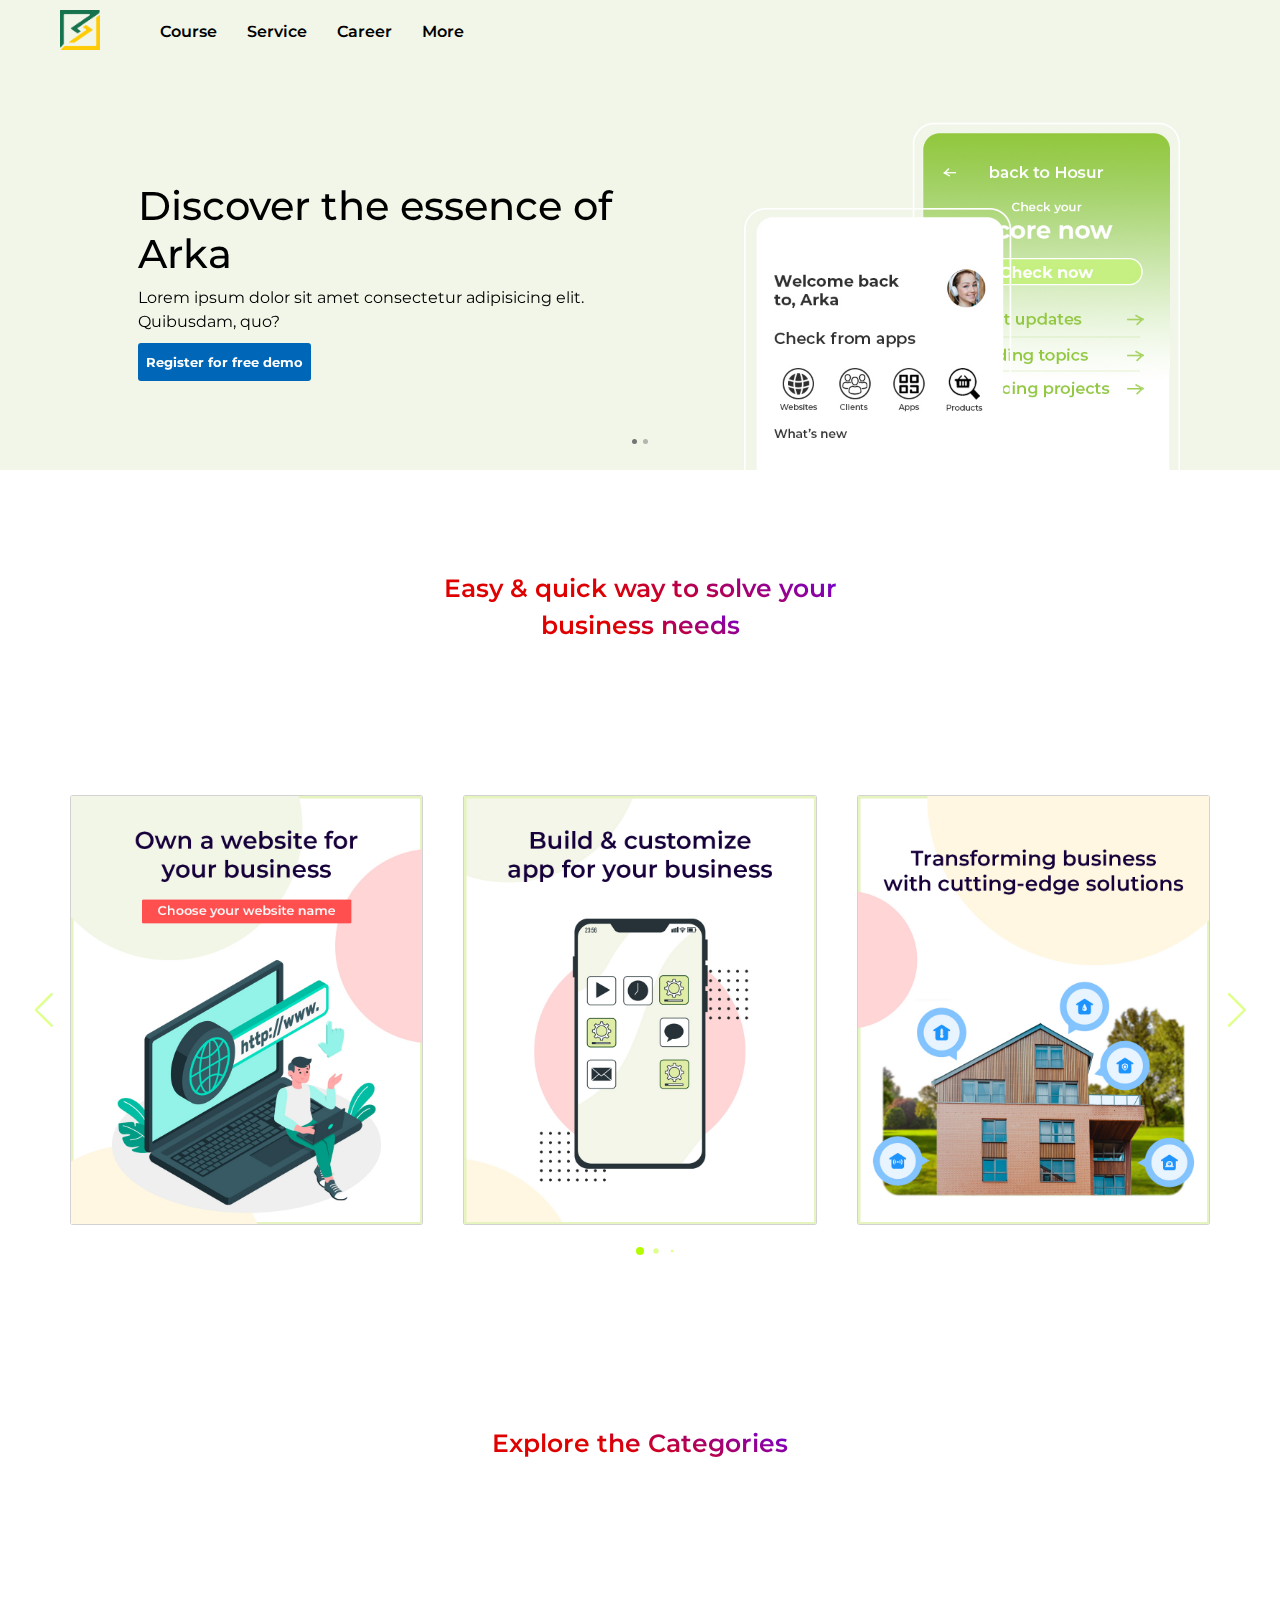
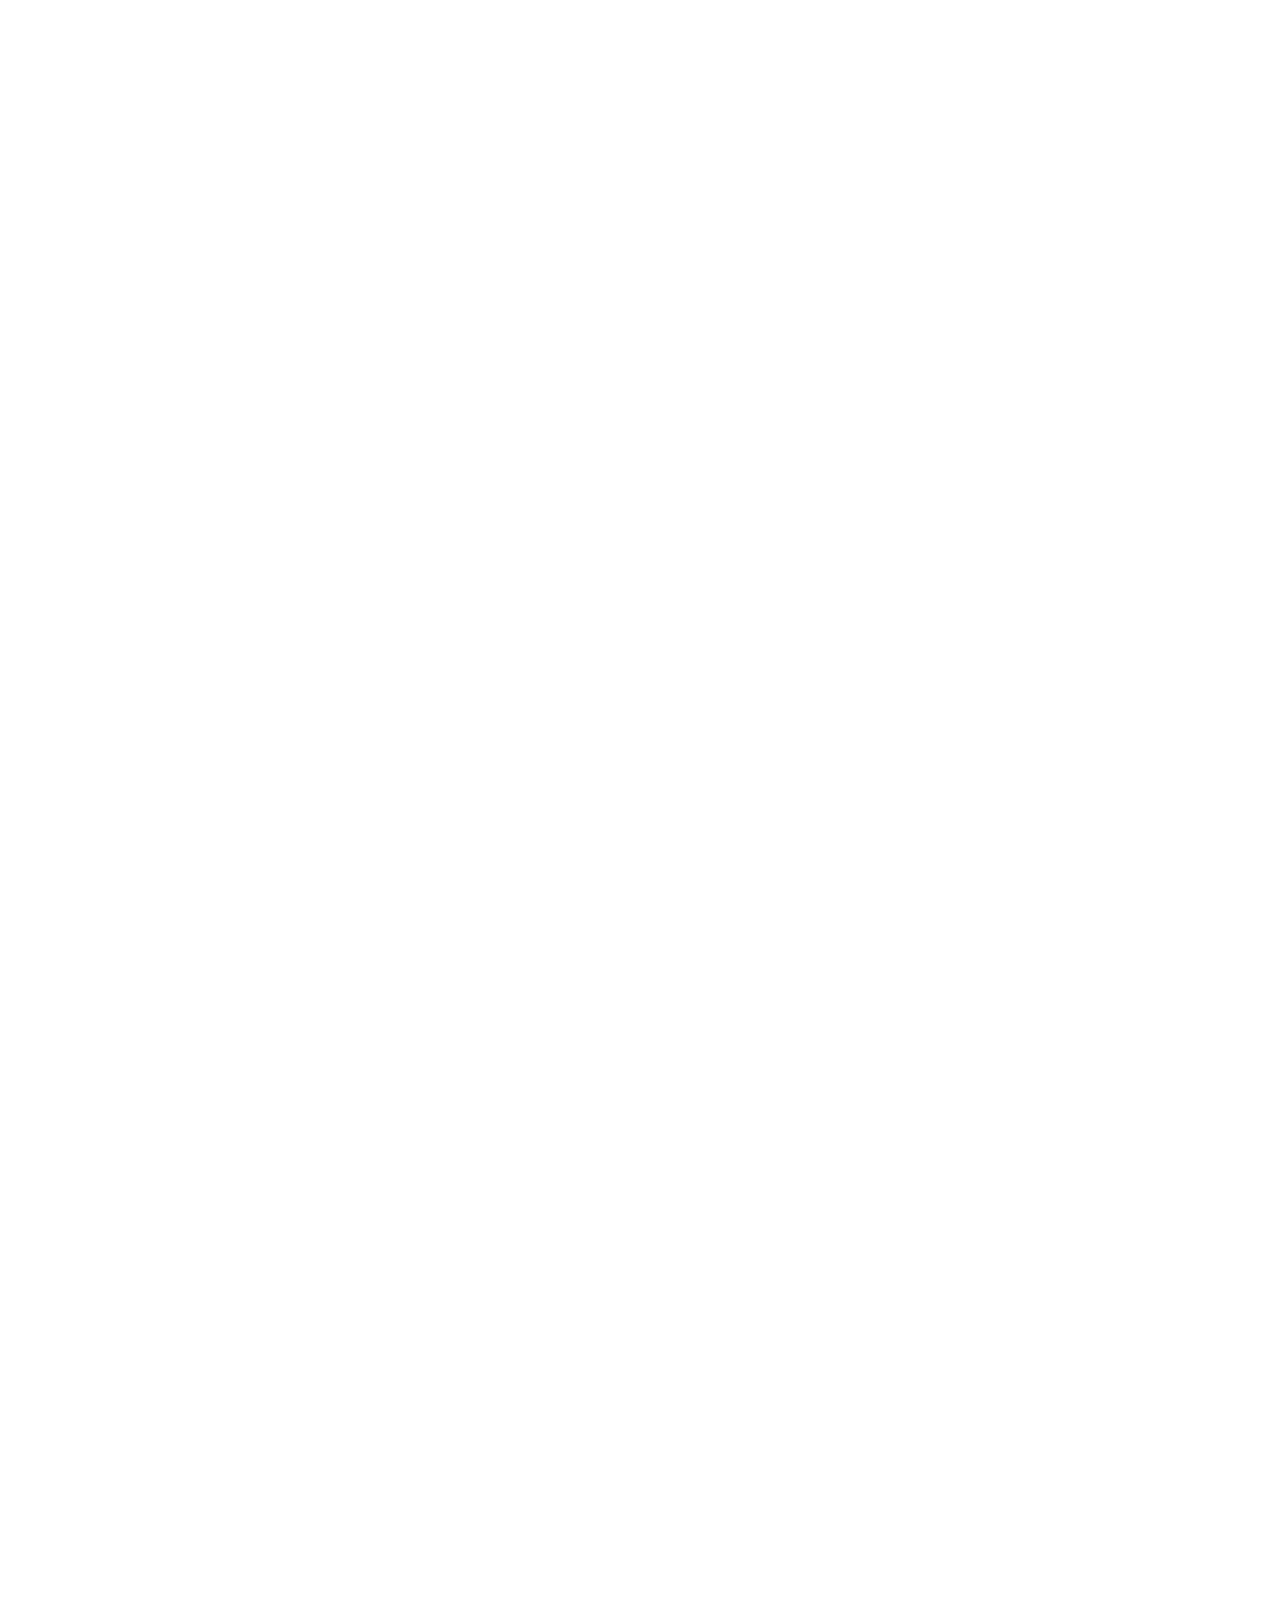
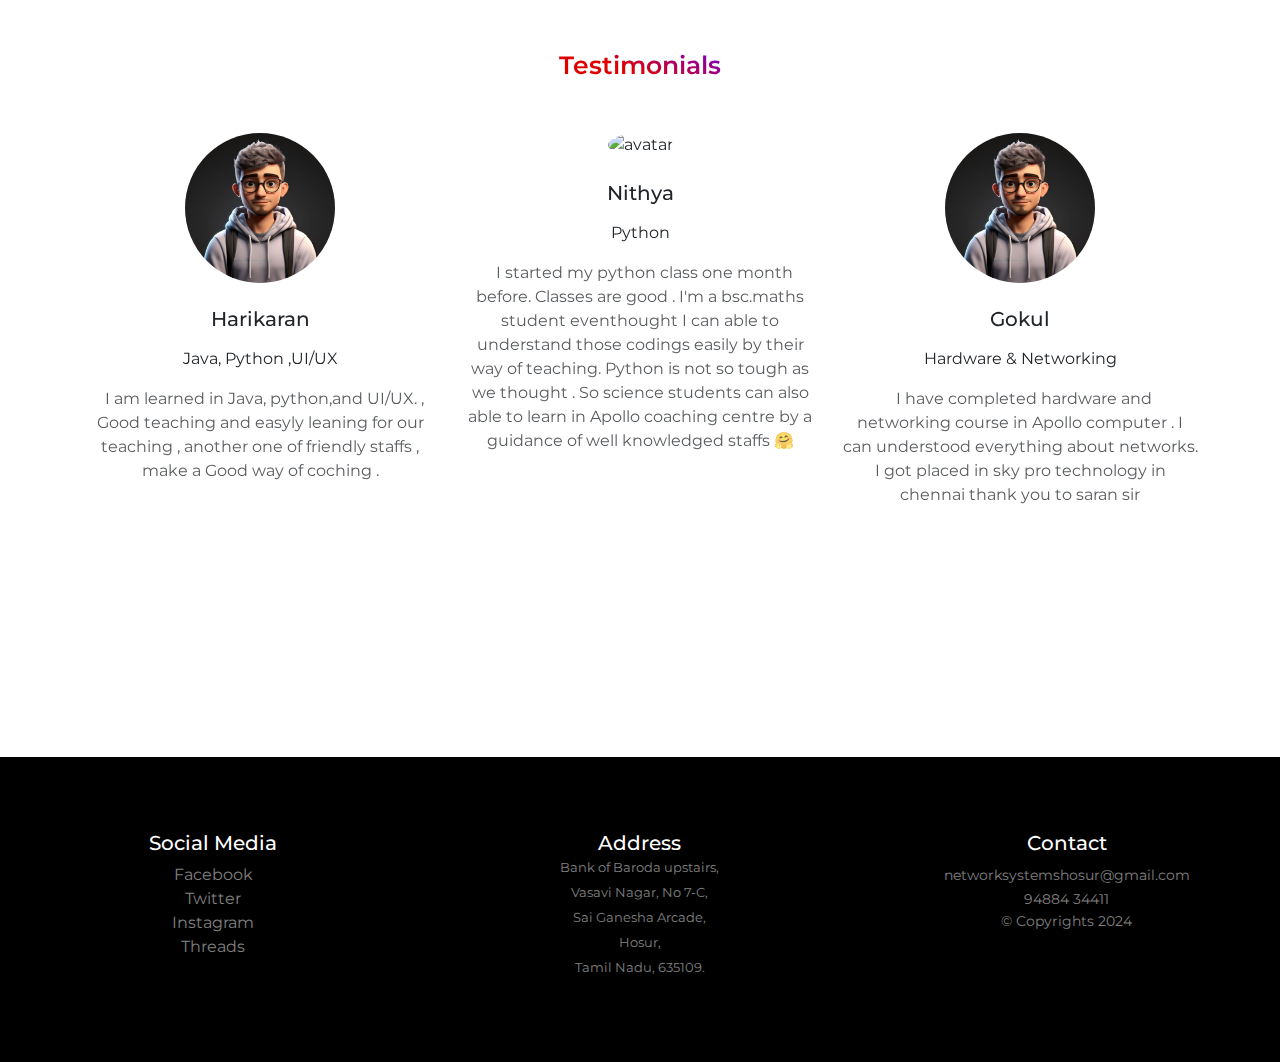
==== commit 115c80b5: "Update index.html" ====
--- a/index.html
+++ b/index.html
@@ -32,7 +32,6 @@
     <!-- CSS -->
     <link rel="stylesheet" href="css/style.css">
 
-    <link rel="icon" href="img/Arka Logo.png">
 
     <!-- _____ AOS _____ -->
     <link href="https://unpkg.com/aos@2.3.1/dist/aos.css" rel="stylesheet">
@@ -118,7 +117,7 @@
                 <img id="carousel_img_1" src="img/Arka Drops copy.jpg" width="600" class="" alt="managed">
 
                 <div class="carousel_overlay">
-                    <h1>Unlock your potential with <br>Arka</h1>
+                    <h1>Discover the essence of <br> Arka</h1>
                     <p>Lorem ipsum dolor sit amet consectetur adipisicing elit.<br> Quibusdam, quo?</p>
                     <form action="/submit" method="post">
                         <a class="navbar-brand1"
@@ -141,7 +140,7 @@
                 <img id="carousel_img_2" src="img\Arka Drops copy 2.jpg" class="" alt="av">
 
                 <div class="sec_carousel_overlay">
-                    <h1>Unlock your potential with <br>Arka</h1>
+                    <h1>Discover the essence of <br> Arka</h1>
                     <p>Lorem ipsum dolor sit amet consectetur adipisicing elit.<br> Quibusdam, quo?</p>
                     <form action="/submit" method="post">
                         <a class="navbar-brand1"
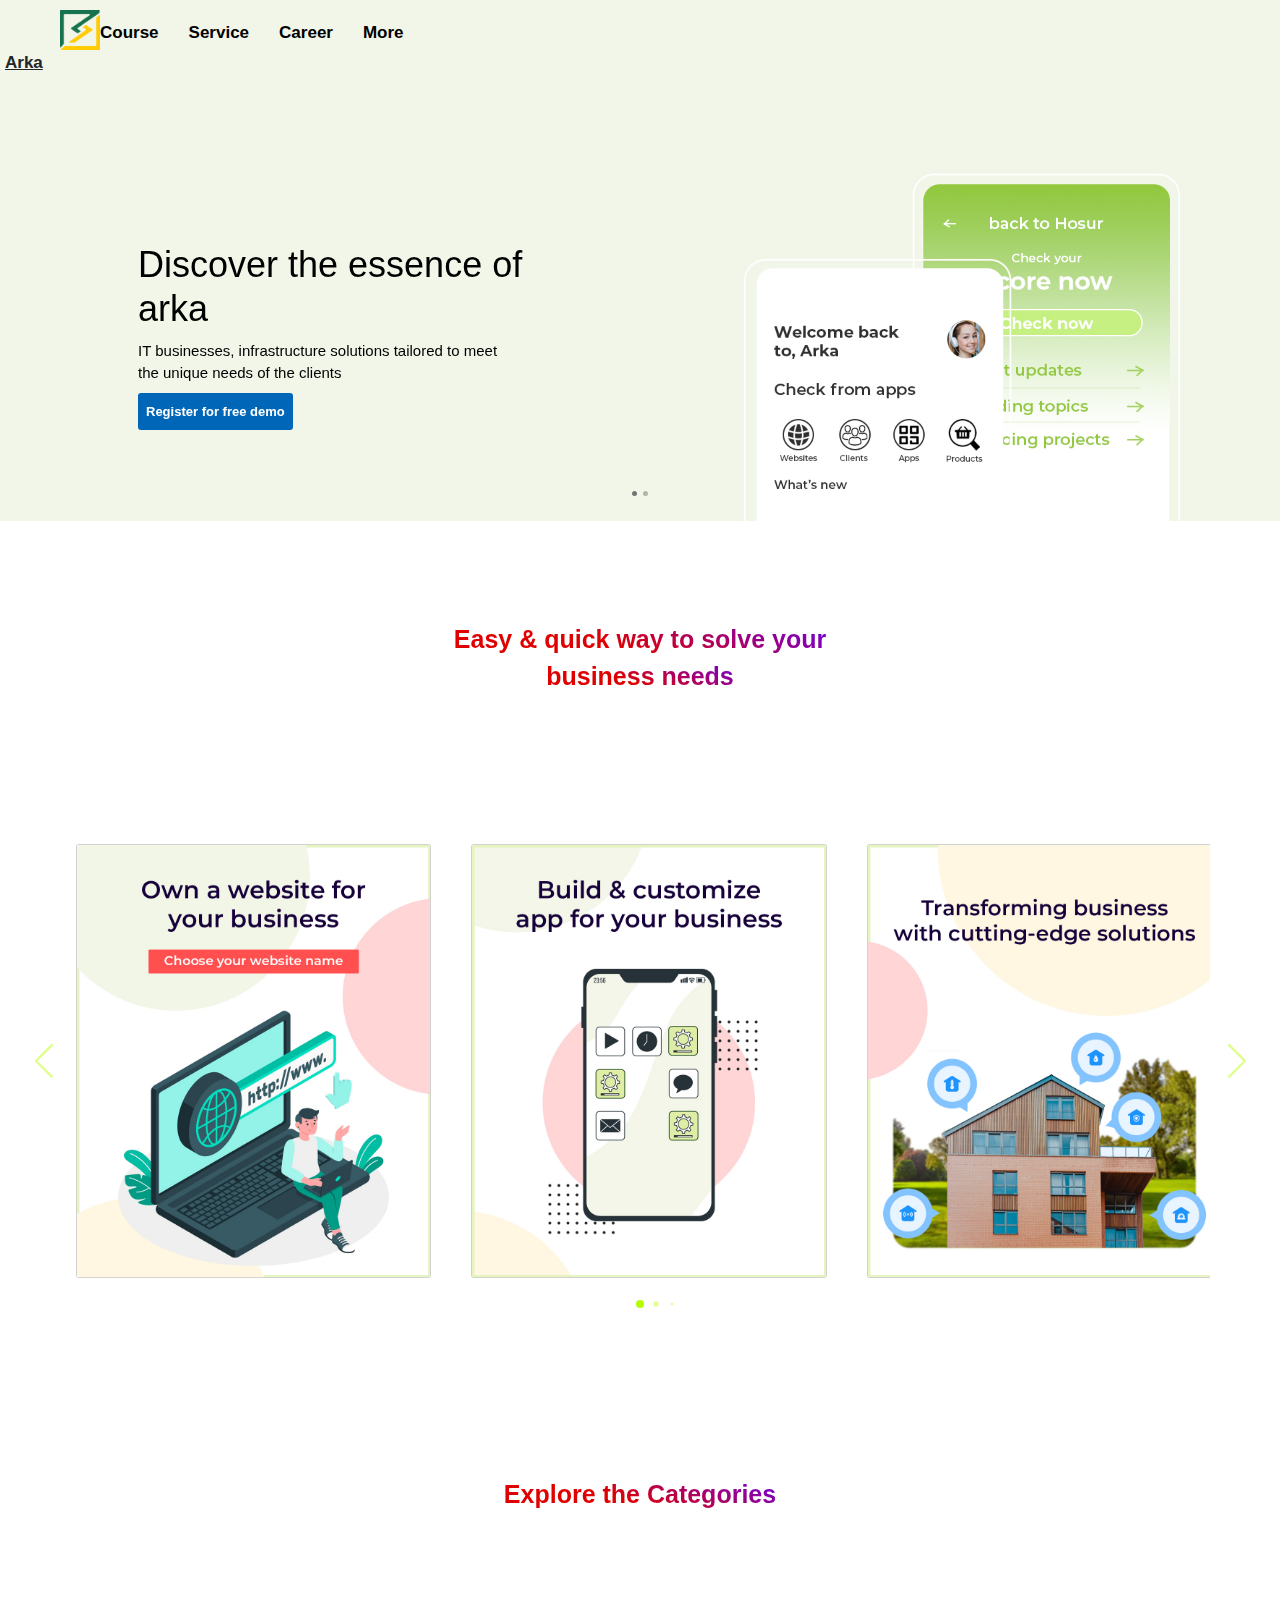
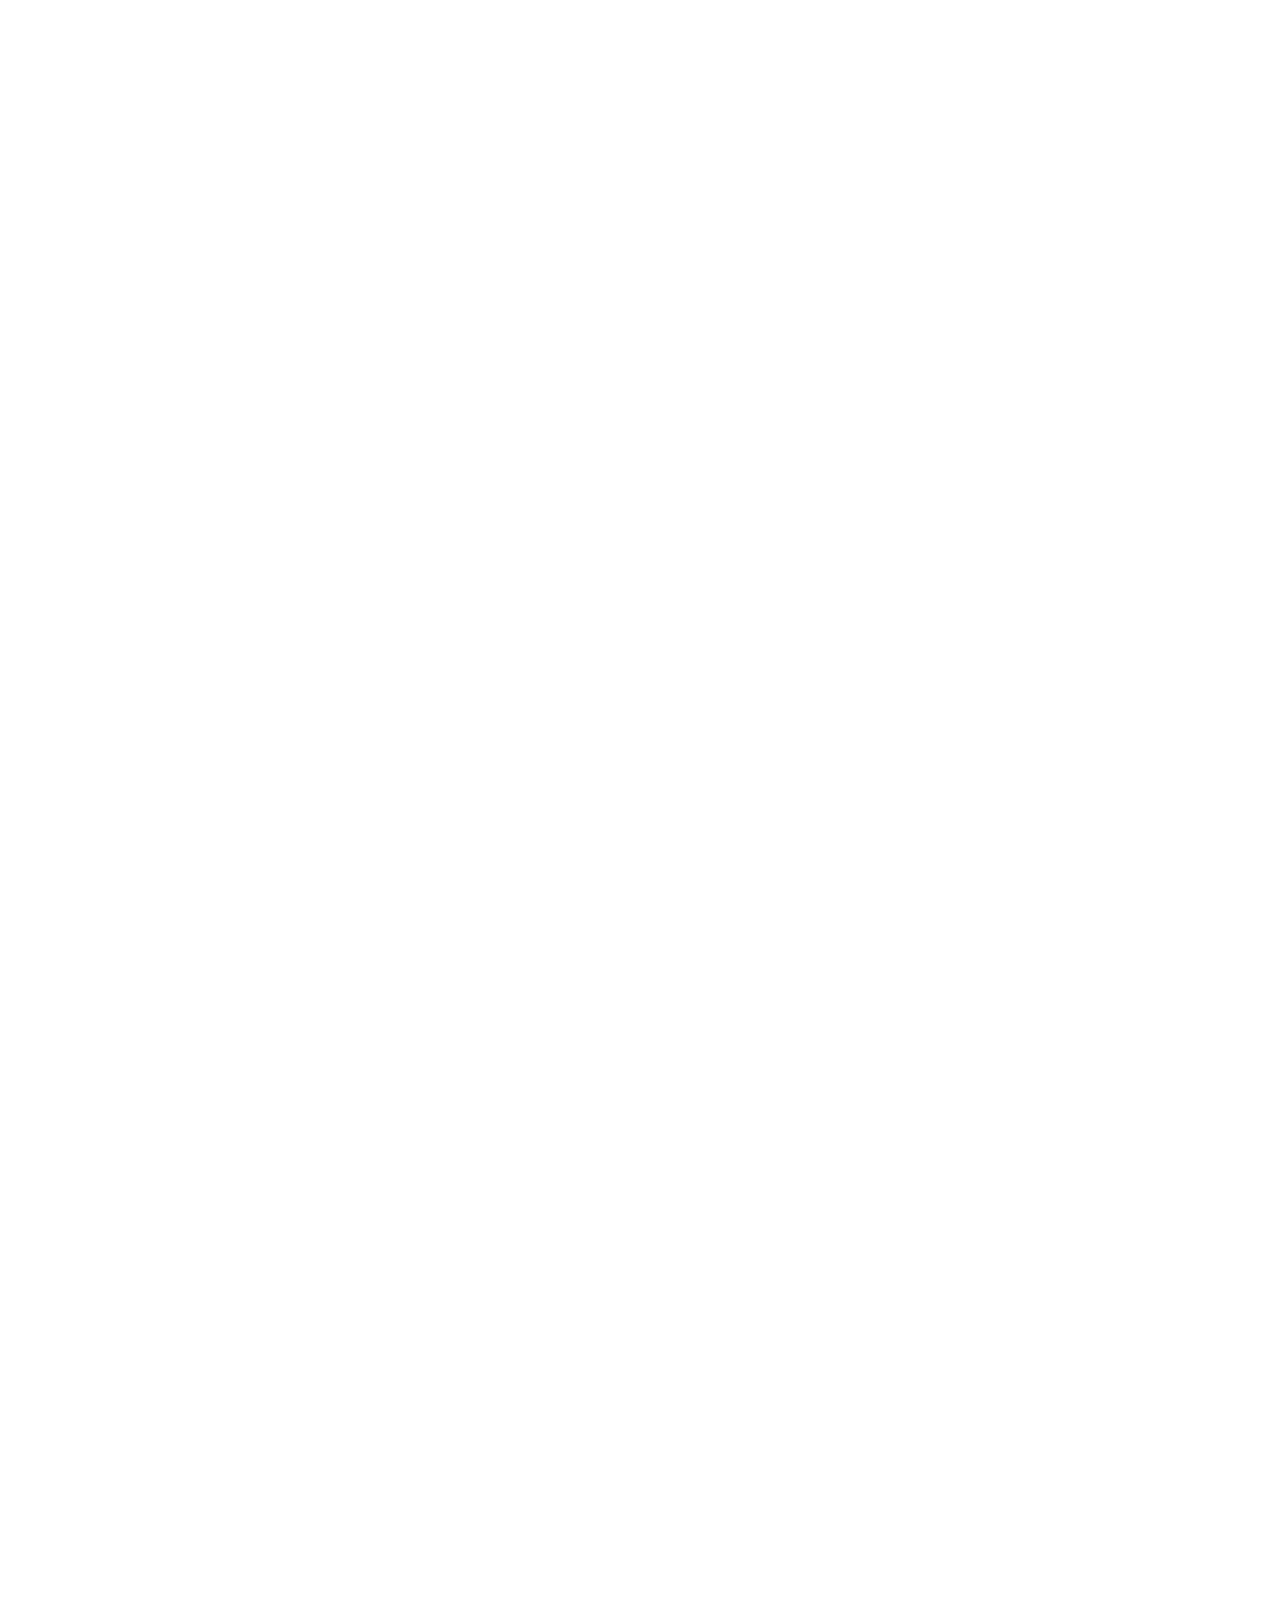
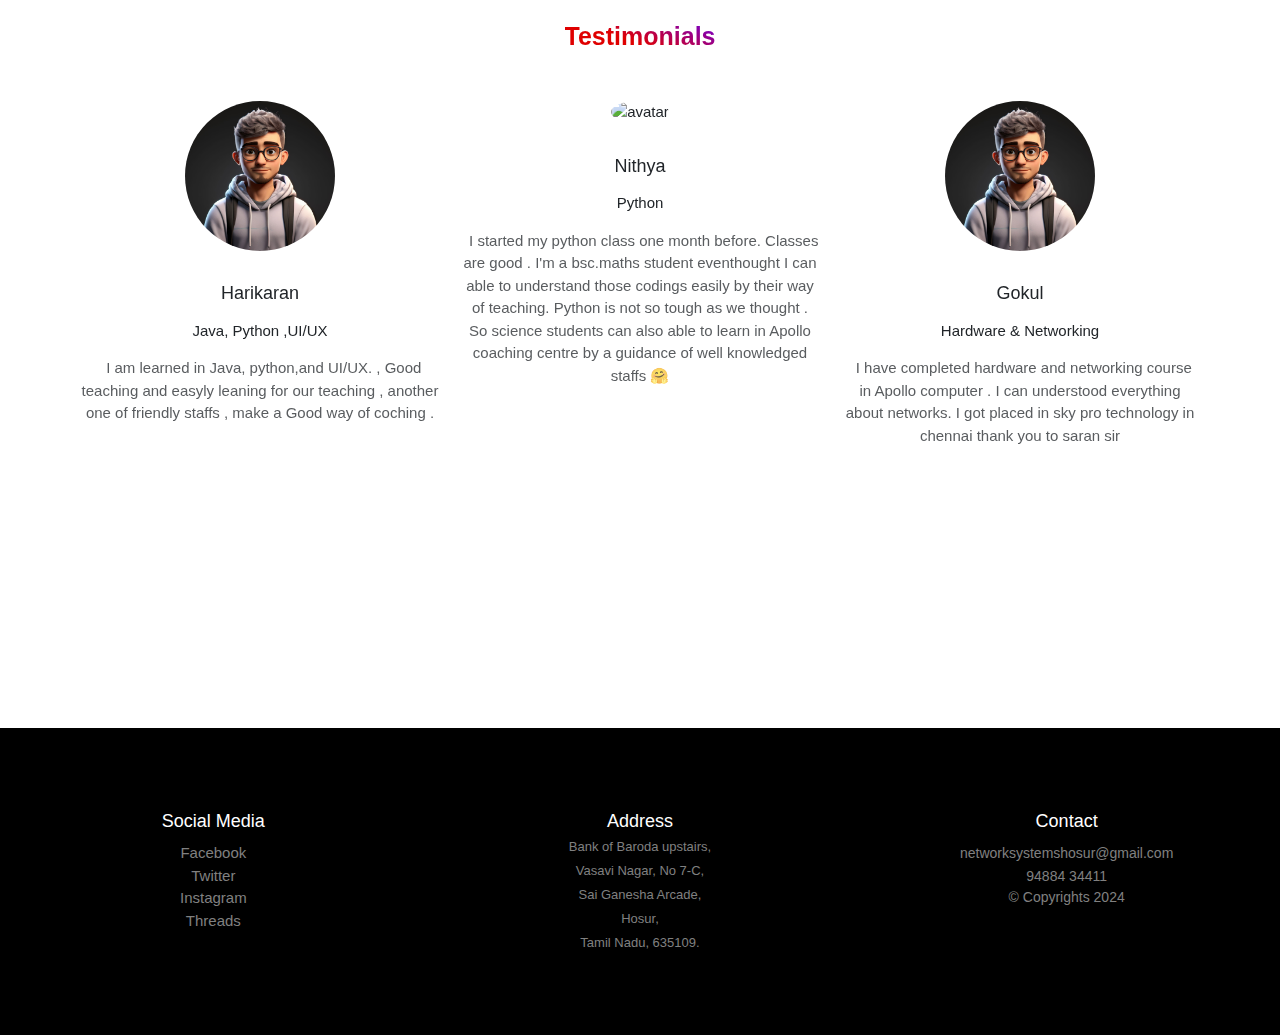
==== commit dc2b3d2c: "Update index.html" ====
--- a/index.html
+++ b/index.html
@@ -8,6 +8,7 @@
     <meta name="viewport" content="width=device-width, initial-scale=1.0">
     <title>Arka</title>
 
+    <link rel="icon" href="img/Arka Logo.png" type="image/png">
 
 
     <link href="https://cdn.jsdelivr.net/npm/bootstrap@5.3.3/dist/css/bootstrap.min.css" rel="stylesheet">
@@ -33,20 +34,33 @@
     <link rel="stylesheet" href="css/style.css">
 
 
+
     <!-- _____ AOS _____ -->
     <link href="https://unpkg.com/aos@2.3.1/dist/aos.css" rel="stylesheet">
 
+    <link rel="stylesheet" href="https://www.w3schools.com/w3css/4/w3.css">
+<style>
+*  {
+  font-family: "Segoe UI", Arial, sans-serif;
+}
+</style>
+
 </head>
 
 <body>
     <!-- Navbar -->
-    <div class="nav container-fluid d-flex ">
+    <div class="nav container-fluid d-flex " style="font-size: 17px;">
         <button class="btn d-md-none mx-3" style="margin-top: -5px ;" type="button" data-bs-toggle="offcanvas"
             data-bs-target="#demo">
             <i class="fa-solid fa-bars" style="color: #000000;"></i>
         </button>
         <div class="logo">
-            <a class="navbar_logo" href="javascript:void(0)"><img src="img/Arka Logo.png" alt=""></a>
+            <a class="navbar_logo" href="javascript:void(0)">
+                <img src="img/Arka Logo.png" alt="">
+                <div style="margin-left: 5px;">
+                    <span class="logo_text">Arka</span>
+                </div>
+            </a>
         </div>
 
         <div class="d-flex content me-auto">
@@ -74,9 +88,11 @@
         </div>
 
         <div class="d-flex mx-3">
-            <a href="tel:+9488434411" style="margin-right: 30px;"><i class="fa-solid fa-phone" style="color: rgb(0, 0, 0);"></i></a>
-
-            <a href="https://www.google.com/maps/place/Arka+Networkz+System/@12.7360388,77.8222739,17z/data=!3m1!4b1!4m6!3m5!1s0x3bae7185e99a9cb5:0x3520348054405036!8m2!3d12.7360336!4d77.8248488!16s%2Fg%2F11t1ds8dv0?authuser=0&entry=ttu" target="_blank"> <i class="fa-solid fa-location-dot" style="color: rgb(0, 0, 0);"></i></a>
+            <a href="tel:+9488434411" style="margin-right: 30px;"><i class="fa-solid fa-phone"
+                    style="color: rgb(0, 0, 0);"></i></a>
+
+            <a href="https://www.google.com/maps/place/Arka+Networkz+System/@12.7360388,77.8222739,17z/data=!3m1!4b1!4m6!3m5!1s0x3bae7185e99a9cb5:0x3520348054405036!8m2!3d12.7360336!4d77.8248488!16s%2Fg%2F11t1ds8dv0?authuser=0&entry=ttu"
+                target="_blank"> <i class="fa-solid fa-location-dot" style="color: rgb(0, 0, 0);"></i></a>
         </div>
 
     </div>
@@ -85,7 +101,7 @@
     <div>
         <div class="offcanvas offcanvas-start offcanvas-lg" id="demo">
             <div class="offcanvas-header">
-                <h1 class="offcanvas-title mx-auto"><img src="img/Arka Logo.png" alt=""></h1>
+                <h1 class="offcanvas-title mx-auto">Arka Technology</h1>
                 <button type="button" class="btn-close" data-bs-dismiss="offcanvas"></button>
             </div>
             <div class="offcanvas-body">
@@ -117,8 +133,10 @@
                 <img id="carousel_img_1" src="img/Arka Drops copy.jpg" width="600" class="" alt="managed">
 
                 <div class="carousel_overlay">
-                    <h1>Discover the essence of <br> Arka</h1>
-                    <p>Lorem ipsum dolor sit amet consectetur adipisicing elit.<br> Quibusdam, quo?</p>
+                    <h1>Discover the essence of
+                        <br>arka
+                    </h1>
+                    <p>IT businesses, infrastructure solutions tailored to meet <br> the unique needs of the clients</p>
                     <form action="/submit" method="post">
                         <a class="navbar-brand1"
                             href="file:///C:/Users/dines/OneDrive/Desktop/Registor_form/Registor_form/index.html">Register
@@ -127,8 +145,10 @@
                 </div>
 
                 <div class="carousel_overlay_2 mx-auto">
-                    <h2>Unlock your potential with Arka</h2>
-                    <p>Lorem ipsum dolor sit amet consectetur adipisicing elit. Quibusdam, quo?</p>
+                    <h2>Discover the essence of
+                        <br>arka
+                    </h2>
+                    <p>IT businesses, infrastructure solutions tailored to meet the unique needs of the clients</p>
                     <form action="/submit" method="post">
                         <a class="navbar-brand1"
                             href="file:///C:/Users/dines/OneDrive/Desktop/Registor_form/Registor_form/index.html">Register
@@ -140,8 +160,8 @@
                 <img id="carousel_img_2" src="img\Arka Drops copy 2.jpg" class="" alt="av">
 
                 <div class="sec_carousel_overlay">
-                    <h1>Discover the essence of <br> Arka</h1>
-                    <p>Lorem ipsum dolor sit amet consectetur adipisicing elit.<br> Quibusdam, quo?</p>
+                    <h1>Unlock your potential with <br>arka</h1>
+                    <p>Customized app development services for businesses looking to <br> enhance their digital presence </p>
                     <form action="/submit" method="post">
                         <a class="navbar-brand1"
                             href="file:///C:/Users/dines/OneDrive/Desktop/Registor_form/Registor_form/index.html">Register
@@ -150,8 +170,8 @@
                 </div>
 
                 <div class="carousel_overlay_2 mx-auto">
-                    <h2>Unlock your potential with Arka</h2>
-                    <p>Lorem ipsum dolor sit amet consectetur adipisicing elit. Quibusdam, quo?</p>
+                    <h2>Unlock your potential with arka</h2>
+                    <p>Customized app development services for businesses looking to enhance their digital presence </p>
                     <form action="/submit" method="post">
                         <a class="navbar-brand1" href="">Register
                             for free demo</a>
@@ -160,6 +180,17 @@
             </div>
         </div>
 
+        
+
+    </div>
+    <div>
+        <!-- Left and right controls/icons -->
+        <button class="carousel-control-prev" type="button" data-bs-target="#carouselExampleCaptions1" data-bs-slide="prev">
+            <span><i class="fa-solid fa-less-than"></i></span>
+        </button>
+        <button class="carousel-control-next" type="button" data-bs-target="#carouselExampleCaptions1" data-bs-slide="next">
+            <span><i class="fa-solid fa-greater-than"></i></span>
+        </button>
     </div>
 
 
@@ -385,8 +416,7 @@
                     <div class="carousel-item active">
                         <div class="row">
                             <div class="col-lg-4 text-center">
-                                <img class="rounded-circle shadow-1-strong mb-4"
-                                    src="img/male_pic.jpeg" alt="avatar"
+                                <img class="rounded-circle shadow-1-strong mb-4" src="img/male_pic.jpeg" alt="avatar"
                                     style="width: 150px;" />
                                 <h5 class="mb-3">Harikaran</h5>
                                 <p>Java, Python ,UI/UX</p>
@@ -429,8 +459,7 @@
                             </div>
 
                             <div class="col-lg-4 text-center">
-                                <img class="rounded-circle shadow-1-strong mb-4"
-                                    src="img/male_pic.jpeg" alt="avatar"
+                                <img class="rounded-circle shadow-1-strong mb-4" src="img/male_pic.jpeg" alt="avatar"
                                     style="width: 150px;" />
                                 <h5 class="mb-3">Gokul</h5>
                                 <p>Hardware & Networking</p>
@@ -454,8 +483,7 @@
                     <div class="carousel-item">
                         <div class="row">
                             <div class="col-lg-4 text-center">
-                                <img class="rounded-circle shadow-1-strong mb-4"
-                                    src="img/male_pic.jpeg" alt="avatar"
+                                <img class="rounded-circle shadow-1-strong mb-4" src="img/male_pic.jpeg" alt="avatar"
                                     style="width: 150px;" />
                                 <h5 class="mb-3">Harshan</h5>
                                 <p>Python</p>
@@ -498,8 +526,7 @@
                             </div>
 
                             <div class="col-lg-4 text-center">
-                                <img class="rounded-circle shadow-1-strong mb-4"
-                                    src="img/male_pic.jpeg" alt="avatar"
+                                <img class="rounded-circle shadow-1-strong mb-4" src="img/male_pic.jpeg" alt="avatar"
                                     style="width: 150px;" />
                                 <h5 class="mb-3">Sabari</h5>
                                 <p>Python Fullstack</p>
@@ -548,8 +575,7 @@
                     <div class="carousel-item active text-center">
 
                         <div class="text-center">
-                            <img class="rounded-circle shadow-1-strong mb-4"
-                                src="img/male_pic.jpeg" alt="avatar"
+                            <img class="rounded-circle shadow-1-strong mb-4" src="img/male_pic.jpeg" alt="avatar"
                                 style="width: 150px;" />
                             <h5 class="mb-3">Harikaran</h5>
                             <p>Java, Python ,UI/UX</p>
@@ -572,8 +598,7 @@
 
                     <div class="carousel-item text-center">
                         <div class="text-center">
-                            <img class="rounded-circle shadow-1-strong mb-4"
-                                src="img/male_pic.jpeg" alt="avatar"
+                            <img class="rounded-circle shadow-1-strong mb-4" src="img/male_pic.jpeg" alt="avatar"
                                 style="width: 150px;" />
                             <h5 class="mb-3">Gokul</h5>
                             <p>Hardware & Networking</p>
@@ -619,8 +644,7 @@
 
                     <div class="carousel-item">
                         <div class="text-center">
-                            <img class="rounded-circle shadow-1-strong mb-4"
-                                src="img/male_pic.jpeg" alt="avatar"
+                            <img class="rounded-circle shadow-1-strong mb-4" src="img/male_pic.jpeg" alt="avatar"
                                 style="width: 150px;" />
                             <h5 class="mb-3">Harshan</h5>
                             <p>Python</p>
@@ -641,7 +665,7 @@
                             </ul>
                         </div>
 
-                        
+
                     </div>
 
                     <div class="carousel-item">
@@ -669,8 +693,7 @@
 
                     <div class="carousel-item">
                         <div class="col-lg-4 text-center">
-                            <img class="rounded-circle shadow-1-strong mb-4"
-                                src="img/male_pic.jpeg" alt="avatar"
+                            <img class="rounded-circle shadow-1-strong mb-4" src="img/male_pic.jpeg" alt="avatar"
                                 style="width: 150px;" />
                             <h5 class="mb-3">Sabari</h5>
                             <p>Python Fullstack</p>
@@ -690,7 +713,7 @@
                         </div>
                     </div>
 
-                    
+
 
 
                 </div>
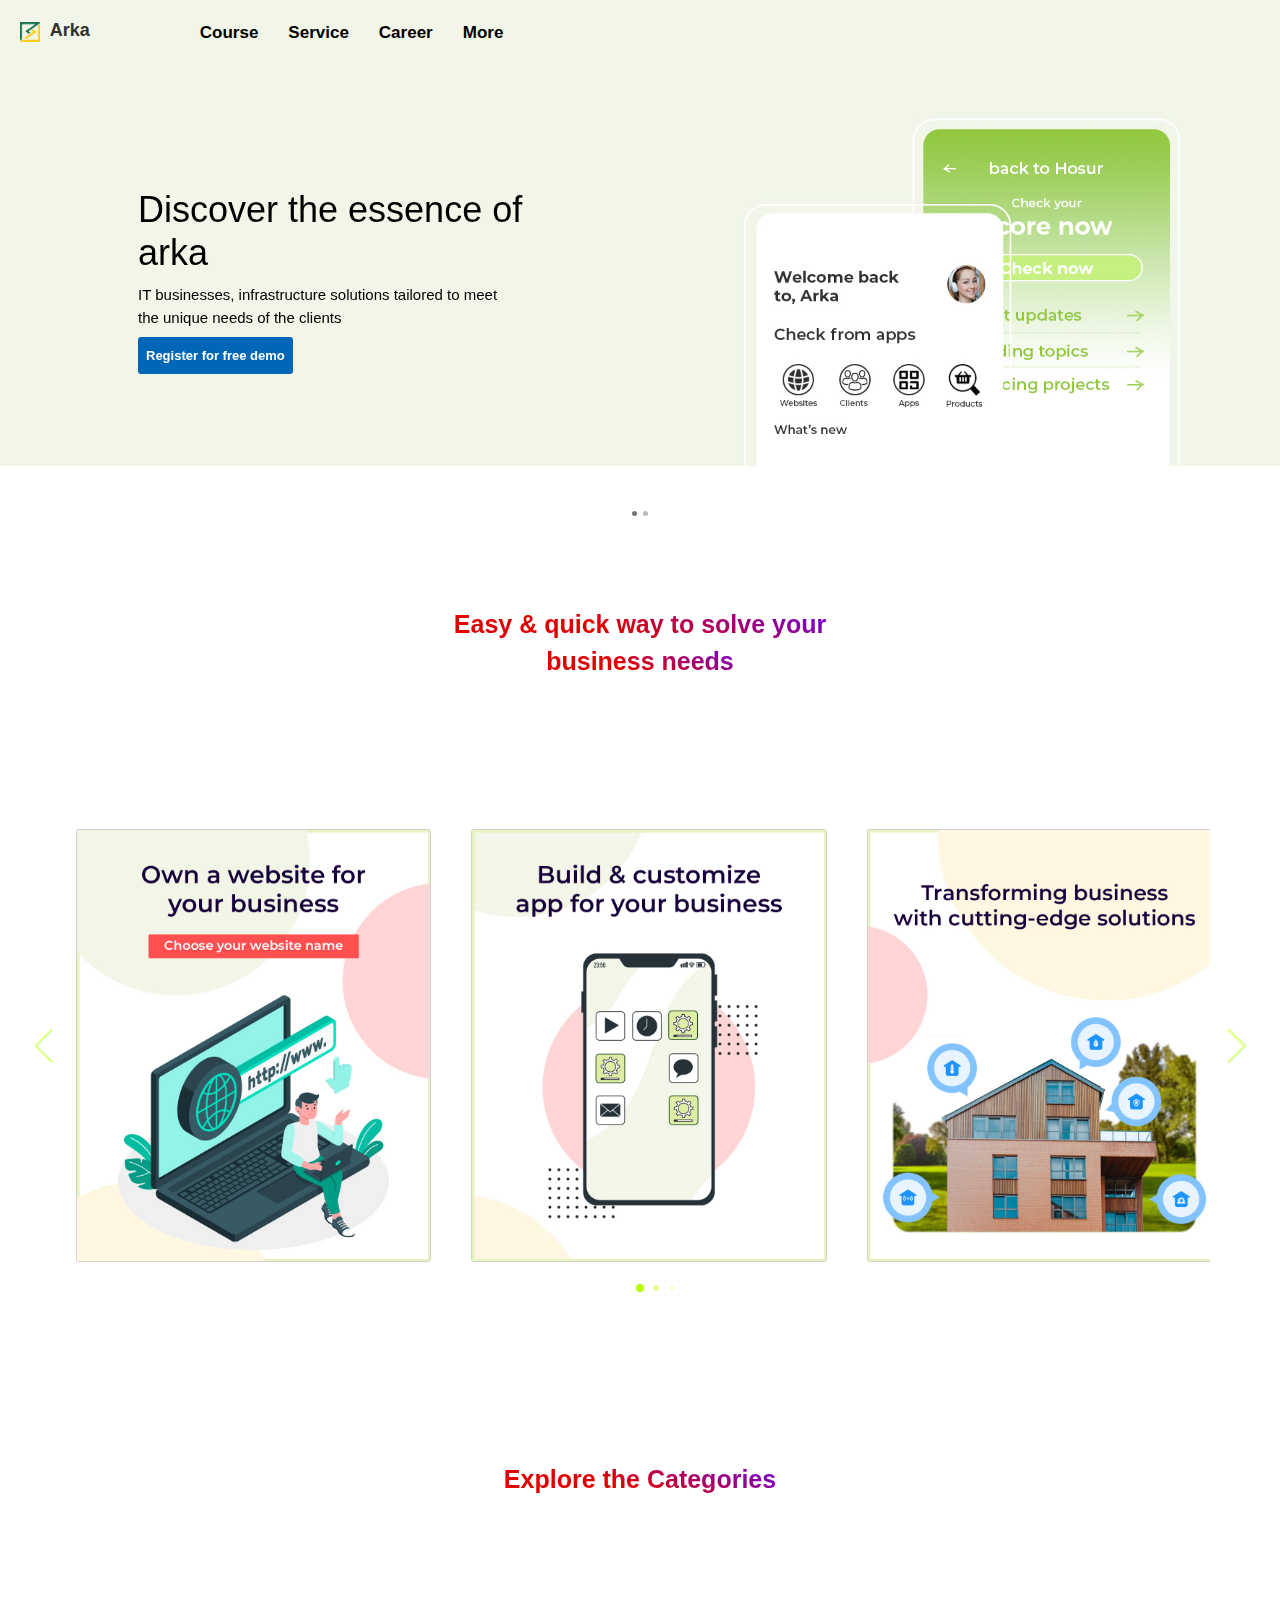
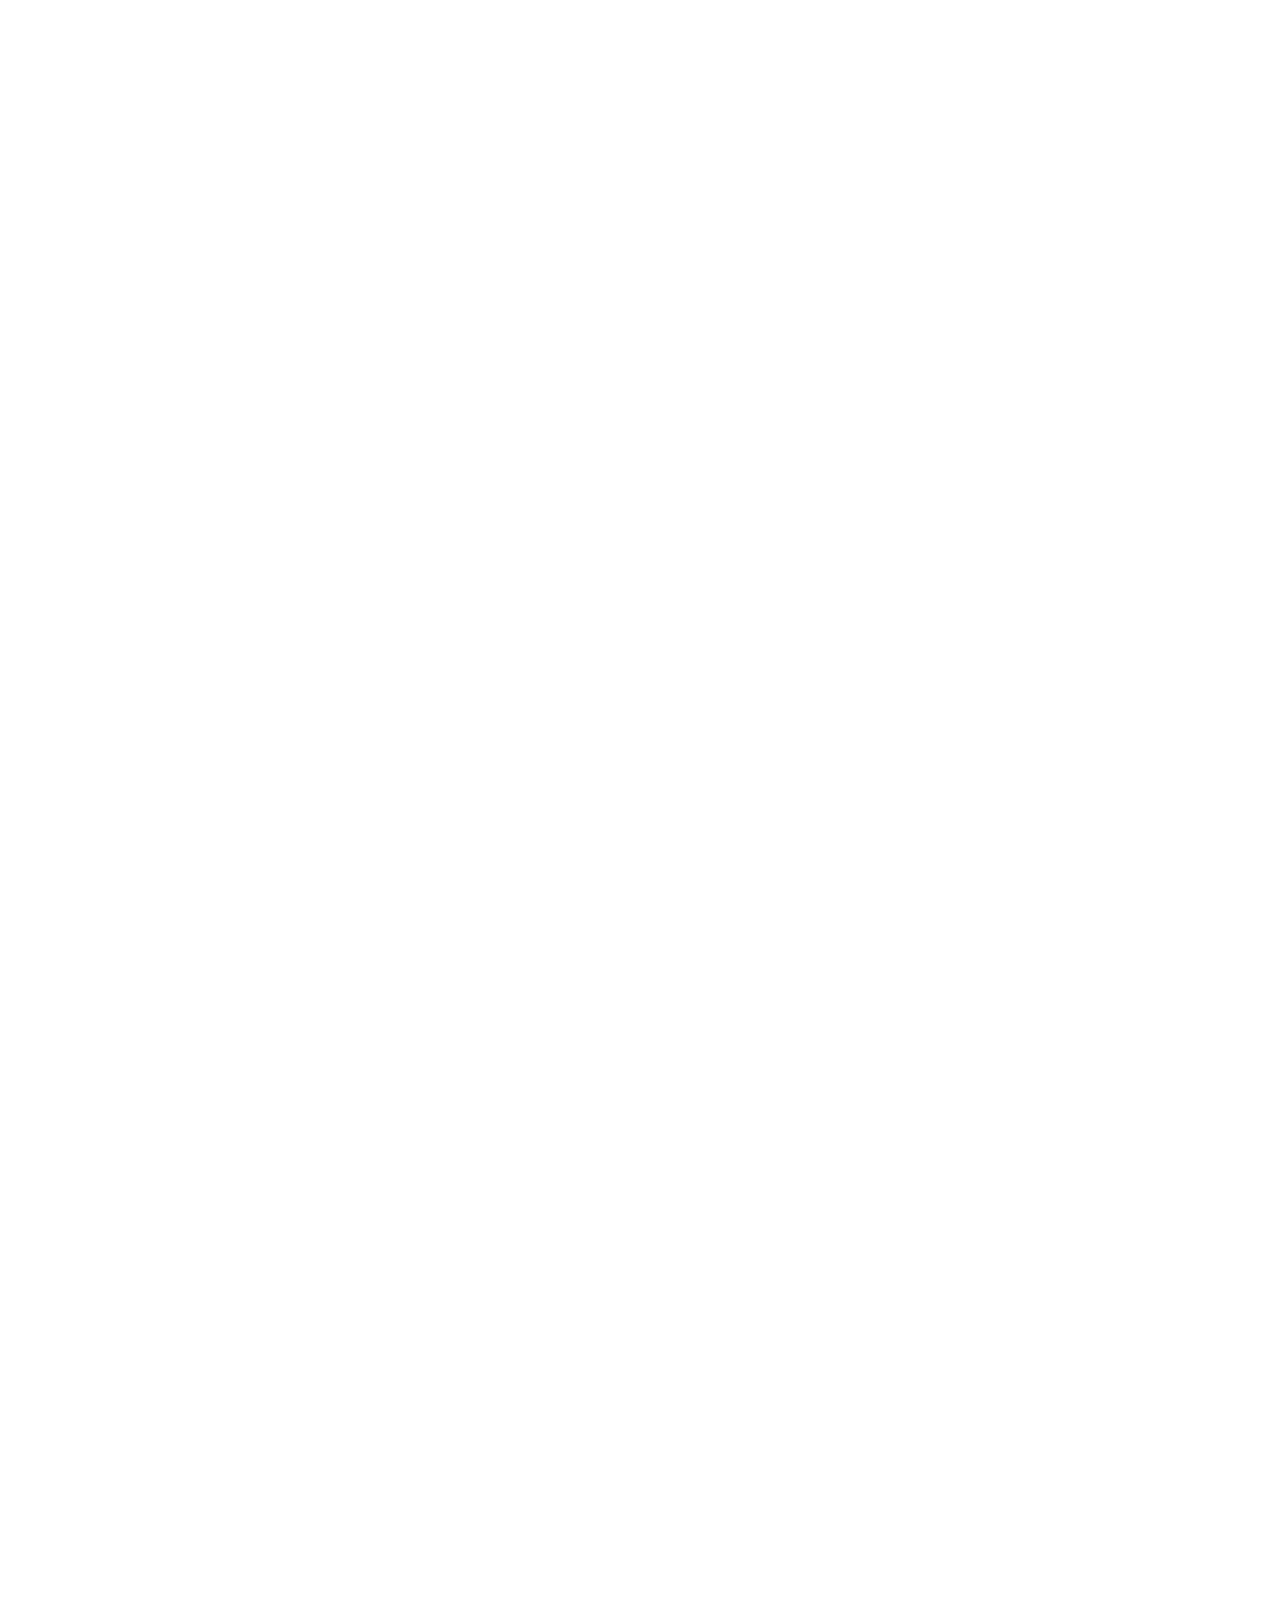
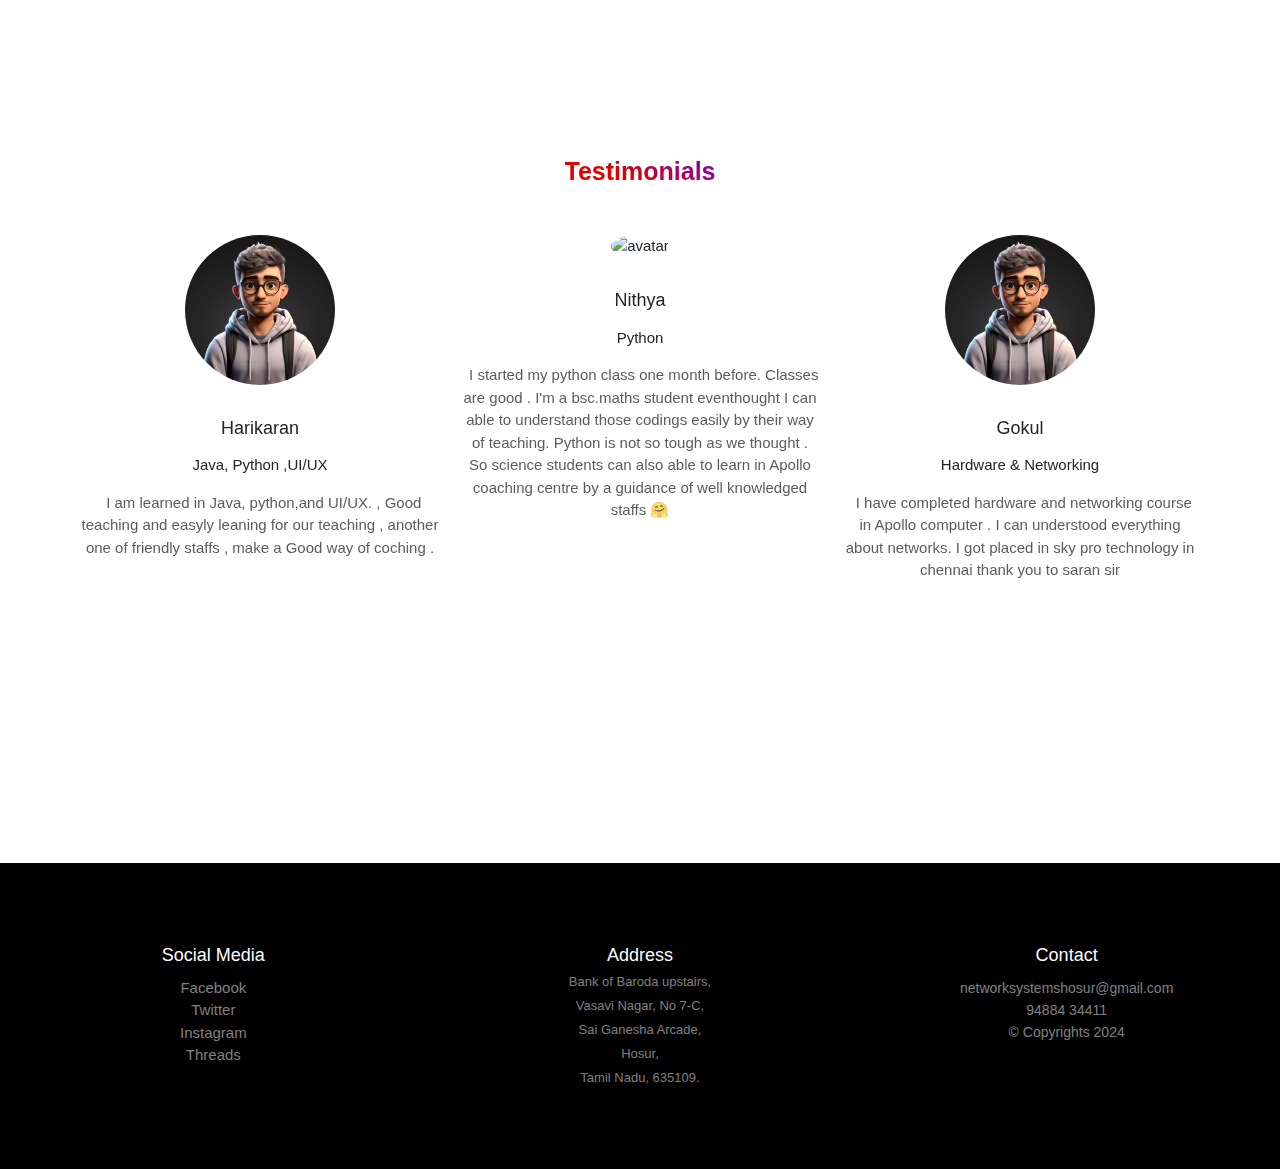
==== commit f03c1993: "some changes" ====
--- a/index.html
+++ b/index.html
@@ -89,17 +89,17 @@
 
         <div class="d-flex mx-3">
             <a href="tel:+9488434411" style="margin-right: 30px;"><i class="fa-solid fa-phone"
-                    style="color: rgb(0, 0, 0);"></i></a>
+                    style="color: rgb(0, 0, 0); font-size: 13px;"></i></a>
 
             <a href="https://www.google.com/maps/place/Arka+Networkz+System/@12.7360388,77.8222739,17z/data=!3m1!4b1!4m6!3m5!1s0x3bae7185e99a9cb5:0x3520348054405036!8m2!3d12.7360336!4d77.8248488!16s%2Fg%2F11t1ds8dv0?authuser=0&entry=ttu"
-                target="_blank"> <i class="fa-solid fa-location-dot" style="color: rgb(0, 0, 0);"></i></a>
+                target="_blank"> <i class="fa-solid fa-location-dot" style="font-size: 13px; color: rgb(0, 0, 0);"></i></a>
         </div>
 
     </div>
 
     <!-- Offcanva -->
     <div>
-        <div class="offcanvas offcanvas-start offcanvas-lg" id="demo">
+        <div class="offcanvas offcanvas-start offcanvas-md" id="demo">
             <div class="offcanvas-header">
                 <h1 class="offcanvas-title mx-auto">Arka Technology</h1>
                 <button type="button" class="btn-close" data-bs-dismiss="offcanvas"></button>
--- a/css/style.css
+++ b/css/style.css
@@ -6,7 +6,9 @@
 
 
 }
-
+.slide_card_content p{
+  font-size: 18px;
+}
 .nav {
   background-color: #f2f6e8;
   padding: 20px 0px;
@@ -24,21 +26,41 @@
 .nav-item {
   list-style: none;
 }
-
-.navbar_logo {
-  margin: 0px 50px 0px 50px;
+.logo{
+  
+  margin: -2px 100px 0px 0px;
+}
+.navbar_logo{
+  margin: 0px 0px 0px 10px;
   padding: 10px;
-}
-
-.navbar_logo img,
-.offcanvas-title img {
-  width: 40px;
-  margin-top: -10px;
-}
-
-@media screen and (max-width: 764px) {
+  text-decoration: none;
+  
+}
+
+.navbar_logo img, .navbar_logo div{
+  display: inline-block;
+  
+}
+.navbar_logo div{
+  color: #313131;
+  font-size: 18px;
+  margin-top: -50px;
+  
+ 
+}
+
+.navbar_logo img{
+  width: 20px;
+  
+}
+
+@media screen and (max-width: 766px) {
   .content div {
     display: none;
+  }
+  .logo{
+  
+    margin: -2px 100px 0px 25vw;
   }
 }
 
@@ -85,10 +107,6 @@
     padding: 0;
     color: #000000;
   }
-
-  .navbar_logo {
-    margin: 0px 0px;
-  }
 }
 
 .btn:focus {
@@ -128,7 +146,44 @@
   border-radius: 100%;
   background-color: #747474;
 }
-
+.carousel-indicators{
+  position: absolute;
+  bottom: -60px;
+}
+.carousel-control-prev{
+  
+  height: 30px;
+  width: 30px;
+  position: relative;
+  top: 30px;
+  left: 42%;
+}
+.carousel-control-next{
+
+  height: 10px;
+  width: 10px;
+  position: relative;
+  top: 10px;
+  left: 57%;
+}
+.carousel-control-prev span{ 
+  color: #000000;
+  padding: 20px;
+
+
+
+}
+.carousel-control-next span{ 
+  color: #000000;
+  padding: 20px;
+
+  
+}
+.carousel-indicators{
+
+  width: 80px;
+  margin: 0px auto;
+}
 
 .navbar-brand1 {
   background-color: #0067b8;
@@ -292,11 +347,20 @@
     display: block;
 
   }
+  .logo{
+    margin-right: 0px;
+  }
 
   .carousel_overlay,
   .sec_carousel_overlay {
     display: none;
 
+  }
+  .carousel-control-prev{
+    left: 29%;
+  }
+  .carousel-control-next{
+    left: 65%;
   }
 
 }
@@ -506,4 +570,4 @@
     display: block;
   }
   
-}+}
